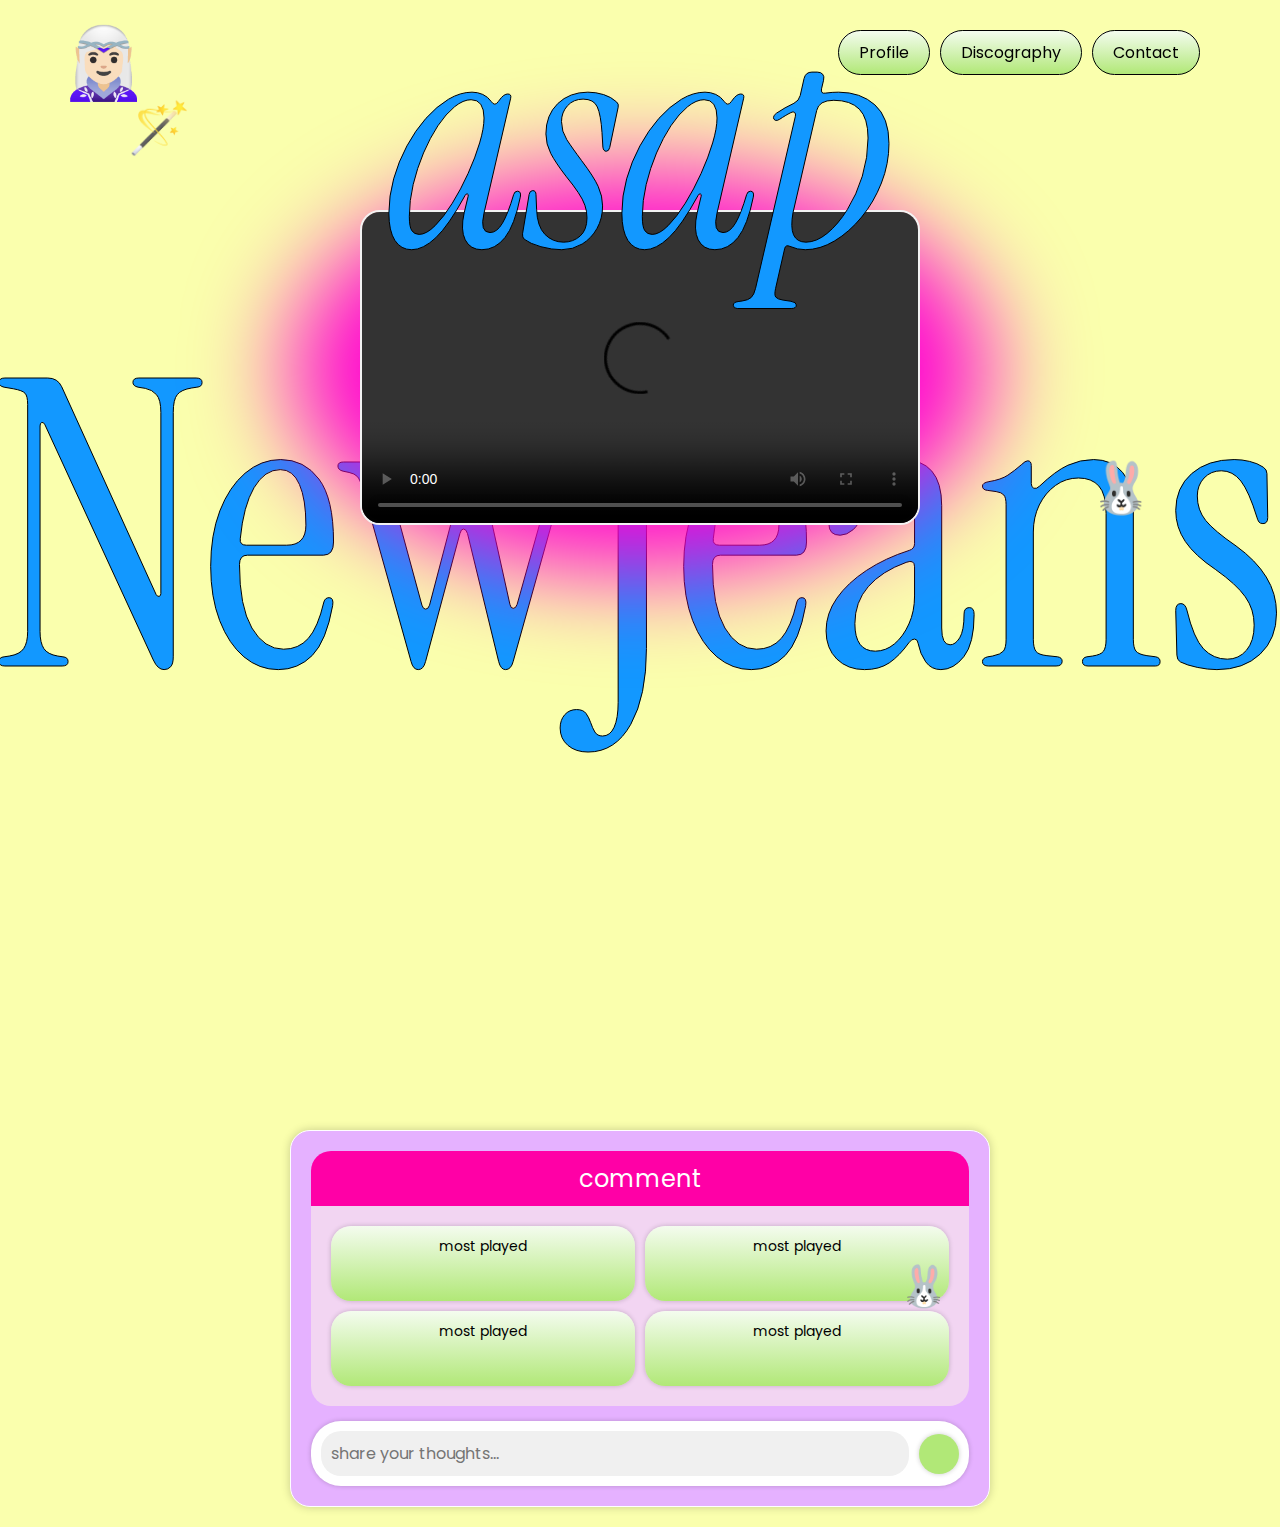
==== assignment2/index.html @ e4c055d8 "update 14:20" ====
<!DOCTYPE html>
<html lang="en">
  <head>
    <meta charset="UTF-8" />
    <meta name="viewport" content="width=device-width, initial-scale=1.0" />
    <title>Assignment 2</title>
    <link rel="preconnect" href="https://fonts.googleapis.com" />
    <link rel="preconnect" href="https://fonts.gstatic.com" crossorigin />
    <link
      href="https://fonts.googleapis.com/css2?family=Instrument+Serif:ital@0;1&family=Poppins:ital,wght@0,100;0,200;0,300;0,400;0,500;0,600;0,700;0,800;0,900;1,100;1,200;1,300;1,400;1,500;1,600;1,700;1,800;1,900&display=swap"
      rel="stylesheet"
    />
    <link rel="stylesheet" href="style.css" />
    <link rel="stylesheet" href="reset.css" />
    <script src="script.js" defer></script>
  </head>

  <body>
    <!-- Navigation Section -->

    <a href="#" class="home-icon">🧝🏻‍♀️</a>

    <nav>
      <ul>
        <!-- <li><a href="#" class="nav-button">Home</a></li> -->
        <li><a href="#" class="nav-button">Profile</a></li>
        <li><a href="#" class="nav-button">Discography</a></li>
        <li><a href="#" class="nav-button">Contact</a></li>
      </ul>
    </nav>

    <!-- Main Heading Section -->
    <main class="container">
      <!-- 'asap' Text -->
      <div class="asap-text">asap</div>

      <!-- Media Player Section -->
      <div class="media-player">
        <div class="video-wrapper">
          <video id="video" width="560" height="315" controls>
            <source
              src="NewJeans (뉴진스) 'ASAP' Official MV.mp4"
              type="video/mp4"
            />
            Your browser does not support the video tag.
          </video>
        </div>

        <!-- Subtitle Display Section -->
        <div class="subtitle-display"></div>

        <div class="video-control-section">
          <!-- Play-Pause Button -->
          <button class="play-pause-button">
            <img src="play-icon.png" alt="Play" class="control-icon" />
          </button>

          <!-- Volume Button -->
          <button class="volume-button">
            <img src="volume-icon.png" alt="Volume" class="control-icon" />
          </button>

          <!-- Video Duration Bar -->
          <div class="progress-bar-container">
            <span class="time start-time">0:00</span>
            <div class="progress-bar">
              <div class="progress"></div>
              <!-- Most played button initially hidden -->
              <div class="most-played-button">Most played</div>
            </div>
            <span class="time end-time">2:20</span>
          </div>

          <!-- Subtitle Button -->
          <button class="subtitle-button">
            <img src="subtitle-icon.png" alt="Subtitles" class="control-icon" />
          </button>

          <!-- Comment Button -->
          <button class="comment-button">
            <img src="comment-icon.png" alt="Comment" class="control-icon" />
          </button>
        </div>
      </div>

      <!-- 'NewJeans' Text -->
      <div class="newjeans-text">NewJeans</div>
    </main>

    <!-- Comment Section -->
    <div class="comment-container">
      <div class="comment-header">comment</div>
      <div class="comment-content">
        <div class="comment-box">most played</div>
        <div class="comment-box">most played</div>
        <div class="comment-box">most played</div>
        <div class="comment-box">most played</div>
        <div class="emoji-box">🐰</div>
      </div>

      <!-- Text input section -->
      <div class="comment-input">
        <input type="text" placeholder="share your thoughts..." />
        <button class="send-button"></button>
      </div>
    </div>

    <!-- Decorations (Emojis, wand, rabbit, etc) -->
    <div class="decoration wand">🪄</div>
    <div class="decoration rabbit">🐰</div>
  </body>
</html>
---- assignment2/style.css ----
/* General body settings */
body {
  margin: 0;
  padding: 0;
  font-family: "Poppins", system-ui;
  background: #faffad;
  display: flex;
  flex-direction: column;
  align-items: center;
  justify-content: center;
  overflow-x: hidden;
}

/* Navigation styling */
nav {
  margin-top: 40px;
  text-align: center;
  position: fixed;
  top: 0; /* Make sure it's at the top of the page */
  right: 70px; /* Align it to the right */
  width: 100%; /* Span across the page */
  z-index: 5; /* Ensure it's on top of other elements */
}

nav ul {
  list-style: none;
  display: flex;
  justify-content: flex-end;
  right: 70px;
}

nav ul li {
  margin-right: 10px;
}

.nav-button {
  text-decoration: none;
  color: #000000;
  background: linear-gradient(to bottom, #f4fcef, #b1e877);
  padding: 10px 20px;
  border-radius: 30px; /* Rounded corners */
  border: 1px solid black;
  /* box-shadow: 2px 2px 5px rgba(0, 0, 0, 0.3); Light shadow for 3D effect */
  transition: transform 0.2s ease, box-shadow 0.2s ease;
}

.home-icon {
  position: fixed;
  top: 10px;
  left: 60px;
  font-size: 70px; /* Adjust the size of the emoji */
  text-decoration: none; /* Remove underline */
  z-index: 5; /* Ensure it's on top of other elements */
}

/* Landing page */
/* Main Container for text and video */
.container {
  position: relative; /* Relative position to control absolute elements */
  display: flex;
  flex-direction: column;
  align-items: center;
  justify-content: center;
  height: 100%; /* Full container height */
  margin-top: 100px;
}

/* Styling for the 'asap' Text */
.asap-text {
  font-size: 300px;
  font-family: "Instrument Serif", system-ui;
  color: #1298ff;
  -webkit-text-stroke: 1px black; /* Black border around text */
  text-align: center;
  font-style: italic;
  position: absolute; /* Position it absolutely in the container */
  top: -150px; /* Adjust top value to arrange above the video */
  z-index: 2;
}

/* Video Wrapper with border and overflow hidden */
.video-wrapper {
  margin-top: 110px;
  position: relative;
  width: 560px;
  height: 315px;
  border-radius: 20px;
  border: 2px solid #f3f3f3;
  overflow: hidden; /* This ensures the video stays inside the border */
  z-index: 1;
  transition: transform 0.3s ease-out; /* Smooth scrolling and scaling effect */
}

/* Video Control Section */
.video-control-section {
  display: flex;
  align-items: center;
  justify-content: space-between;
  width: 100%;
  margin-top: 15px;
  padding: 10px;
  background-color: rgba(255, 255, 255, 0.8); /* Transparent background */
  border-radius: 10px;
  opacity: 0; /* Initially hidden */
  transition: opacity 1s ease-in-out;
}

/* Control buttons */
.video-control-section button {
  background: none;
  border: none;
  cursor: pointer;
  padding: 0;
  display: flex;
  align-items: center;
  justify-content: center;
  margin: 0 5px;
}

.control-icon {
  width: 30px;
  height: 30px;
}

/* Progress bar styling */
.progress-bar-container {
  display: flex;
  align-items: center;
  justify-content: space-between;
  flex-grow: 1;
  margin: 0 10px;
  width: 100%;
  cursor: pointer; /* Add this to make the progress bar clickable */
  position: relative;
  z-index: 1; /* Progress bar itself needs to have a lower z-index */
  transition: transform 0.3s ease-in-out;
}

.progress-bar {
  width: 100%;
  height: 10px;
  background-color: #ddd;
  border-radius: 5px;
  overflow: visible;
  /* position: relative; */
  margin: 0 10px;
  border: 1px solid black;
  transition: transform 0.5s ease;
}

.progress-bar .progress {
  width: 0%; /* Placeholder percentage for progress */
  height: 100%;
  background-color: #1298ff;
  border-radius: 5px;
  overflow: hidden;
  transition: width 0.5s ease-in-out;
  /* border: 1px solid black; */
}

/* Time display */
.time {
  font-size: 14px;
  color: #000;
}

/* Most played button styling */
.most-played-button {
  position: absolute;
  top: 40px; /* Position it below the progress bar */
  left: 0;
  background: linear-gradient(
    to bottom,
    #f4fcef,
    #b1e877
  ); /* Similar gradient to nav buttons */
  padding: 6px 8px;
  border-radius: 30px; /* Rounded corners */
  border: 1px solid black;
  font-size: 14px;
  color: black;
  white-space: nowrap;
  display: none; /* Initially hidden */
  z-index: 100;
}

/* Show the 'Most played' button on hover within the first 7 seconds */
.progress-bar-container:hover .most-played-button {
  display: block;
}

/* Play-Pause button styling */
.play-pause-button img {
  width: 30px;
  height: 30px;
}

/* Volume button styling */
.volume-button img {
  width: 30px;
  height: 30px;
}

/* Subtitle button styling */
.subtitle-button img {
  width: 30px;
  height: 30px;
}

/* Comment button styling */
.comment-button img {
  width: 30px;
  height: 30px;
}

/* Elliptical Blur Shadow behind the video */
/* .media-player {
  position: relative;
  width: 560px; /* Same width as the video */
/* height: 315px; Same height as the video */
/* z-index: 1; Keep behind the video */
/* } */

/* .media-player::before {
  margin-top: 65px;
  content: "";
  position: absolute;
  top: 0;
  left: 50%;
  transform: translateX(-50%); /* Center the blur exactly behind the video */
/* width: 700px; /* Width of the ellipse */
/* height: 400px; Height of the ellipse */
/* background: #ff00d0; */
/* border-radius: 50%; */
/* filter: blur(50px); */
/* transition: transform 0.3s ease-out; Apply smooth scrolling and scaling effect */
*/
  /* z-index: 1; Keep the blur behind everything */
/* }  */

/* Media Player (includes both video and blurred ellipse) */
.media-player {
  /* margin-top: 110px; */
  position: relative;
  width: 560px;
  height: 315px;
  border-radius: 20px;
  border: 2px solid #f3f3f3;
  overflow: hidden; /* This ensures the video stays inside the border */
  transition: transform 0.3s ease-out; /* Smooth scrolling and scaling effect */
  z-index: 1;
  transform: translateY(0); /* Start translate at 0 to avoid jumps */
}

/* Elliptical Blur Shadow behind the video */
.media-player::before {
  content: "";
  position: absolute;
  top: 70px;
  left: 50%;
  transform: translateX(-50%); /* Center the blur exactly behind the video */
  width: 700px; /* Width of the ellipse */
  height: 400px; /* Height of the ellipse */
  background: #ff00d0;
  border-radius: 50%;
  filter: blur(50px);
  transition: transform 0.3s ease-out; /* Apply smooth scrolling and scaling effect */
}

/* Styling for the 'NewJeans' Text */
.newjeans-text {
  font-size: 400px;
  font-family: "Instrument Serif", system-ui;
  font-style: normal;
  color: #1298ff;
  -webkit-text-stroke: 1px black; /* Black border around text */
  text-align: center;
  z-index: -1;
  transform: translateY(
    -320px
  ); /* Adjust this value to move it closer to the video */
  transition: transform 0.3s ease-out; /* Smooth scrolling */
}

/* Styling for the subtitle display */
.subtitle-display {
  display: none;
  position: absolute;
  top: calc(
    100% - 38px
  ); /* Adjust this to better align between video and controls */
  left: 50%;
  transform: translate(
    -50%,
    -50%
  ); /* Adjust this to center vertically between video and controls */
  background: linear-gradient(to bottom, #f4fcef, #b1e877);
  padding: 6px 8px;
  border-radius: 30px;
  border: 1px solid black;
  font-size: 14px;
  color: black;
  white-space: nowrap;
  z-index: 10;
  text-align: center;
  /* opacity: 0; */
  transition: opacity 0.5s ease, transform 0.3s ease; /* Added transform to handle smooth position changes */
}

.video-controls button {
  width: 56px;
  height: 40px;
  /* background-color: #d5cea3; */
  border: none;
  padding: 0;
  cursor: pointer;
  display: flex;
  justify-content: center;
  align-items: center;
  overflow: hidden;
  /* border-radius: 5px; */
}

/* Comment Container */
.comment-container {
  width: 700px; /* Adjust based on the container size */
  background: #e5b1ff;
  border-radius: 20px;
  padding: 20px;
  margin: 20px auto;
  box-shadow: 0 0 10px rgba(0, 0, 0, 0.2);
  border: 1px solid white;
}

/* Header Section */
.comment-header {
  background: #ff00a6;
  color: white;
  font-size: 24px;
  text-align: center;
  padding: 10px;
  border-top-left-radius: 20px;
  border-top-right-radius: 20px;
  font-family: "Poppins", sans-serif;
}

/* Comment Content Section */
.comment-content {
  background: #f2d5f2;
  padding: 20px;
  border-radius: 0 0 20px 20px;
  position: relative;
  min-height: 200px; /* Adjust based on content */
  display: flex;
  flex-wrap: wrap;
  gap: 10px;
}

/* Comment Boxes */
.comment-box {
  background: linear-gradient(to bottom, #f4fcef, #b1e877);
  border-radius: 20px;
  padding: 10px 15px;
  font-size: 14px;
  font-family: "Poppins", sans-serif;
  color: black;
  box-shadow: 0 0 5px rgba(0, 0, 0, 0.2);
  flex: 1 1 40%; /* Adjust this to fit comment boxes on two lines */
  text-align: center;
}

/* Emoji Box */
.emoji-box {
  font-size: 40px;
  position: absolute;
  top: 50px;
  right: 20px;
  display: flex;
  align-items: center;
  justify-content: center;
}

/* Input Section */
.comment-input {
  margin-top: 15px;
  display: flex;
  align-items: center;
  justify-content: space-between;
  background: #fff;
  padding: 10px;
  border-radius: 30px;
  box-shadow: 0 0 5px rgba(0, 0, 0, 0.2);
}

/* Input Box */
.comment-input input[type="text"] {
  flex: 1;
  border: none;
  outline: none;
  padding: 10px;
  font-size: 16px;
  font-family: "Poppins", sans-serif;
  border-radius: 20px;
  margin-right: 10px;
  background-color: #f0f0f0;
}

/* Send Button */
.send-button {
  width: 40px;
  height: 40px;
  background-color: #b1e877;
  border-radius: 50%;
  border: none;
  box-shadow: 0 0 5px rgba(0, 0, 0, 0.2);
  cursor: pointer;
}

/* Small Decorations (Emojis, wand, etc) */
.decoration {
  position: absolute;
}

/* Wand emoji decoration */
.decoration.wand {
  top: 10%;
  left: 10%;
  font-size: 50px;
}

/* Rabbit emoji decoration */
.decoration.rabbit {
  top: 50%;
  right: 10%;
  font-size: 50px;
}
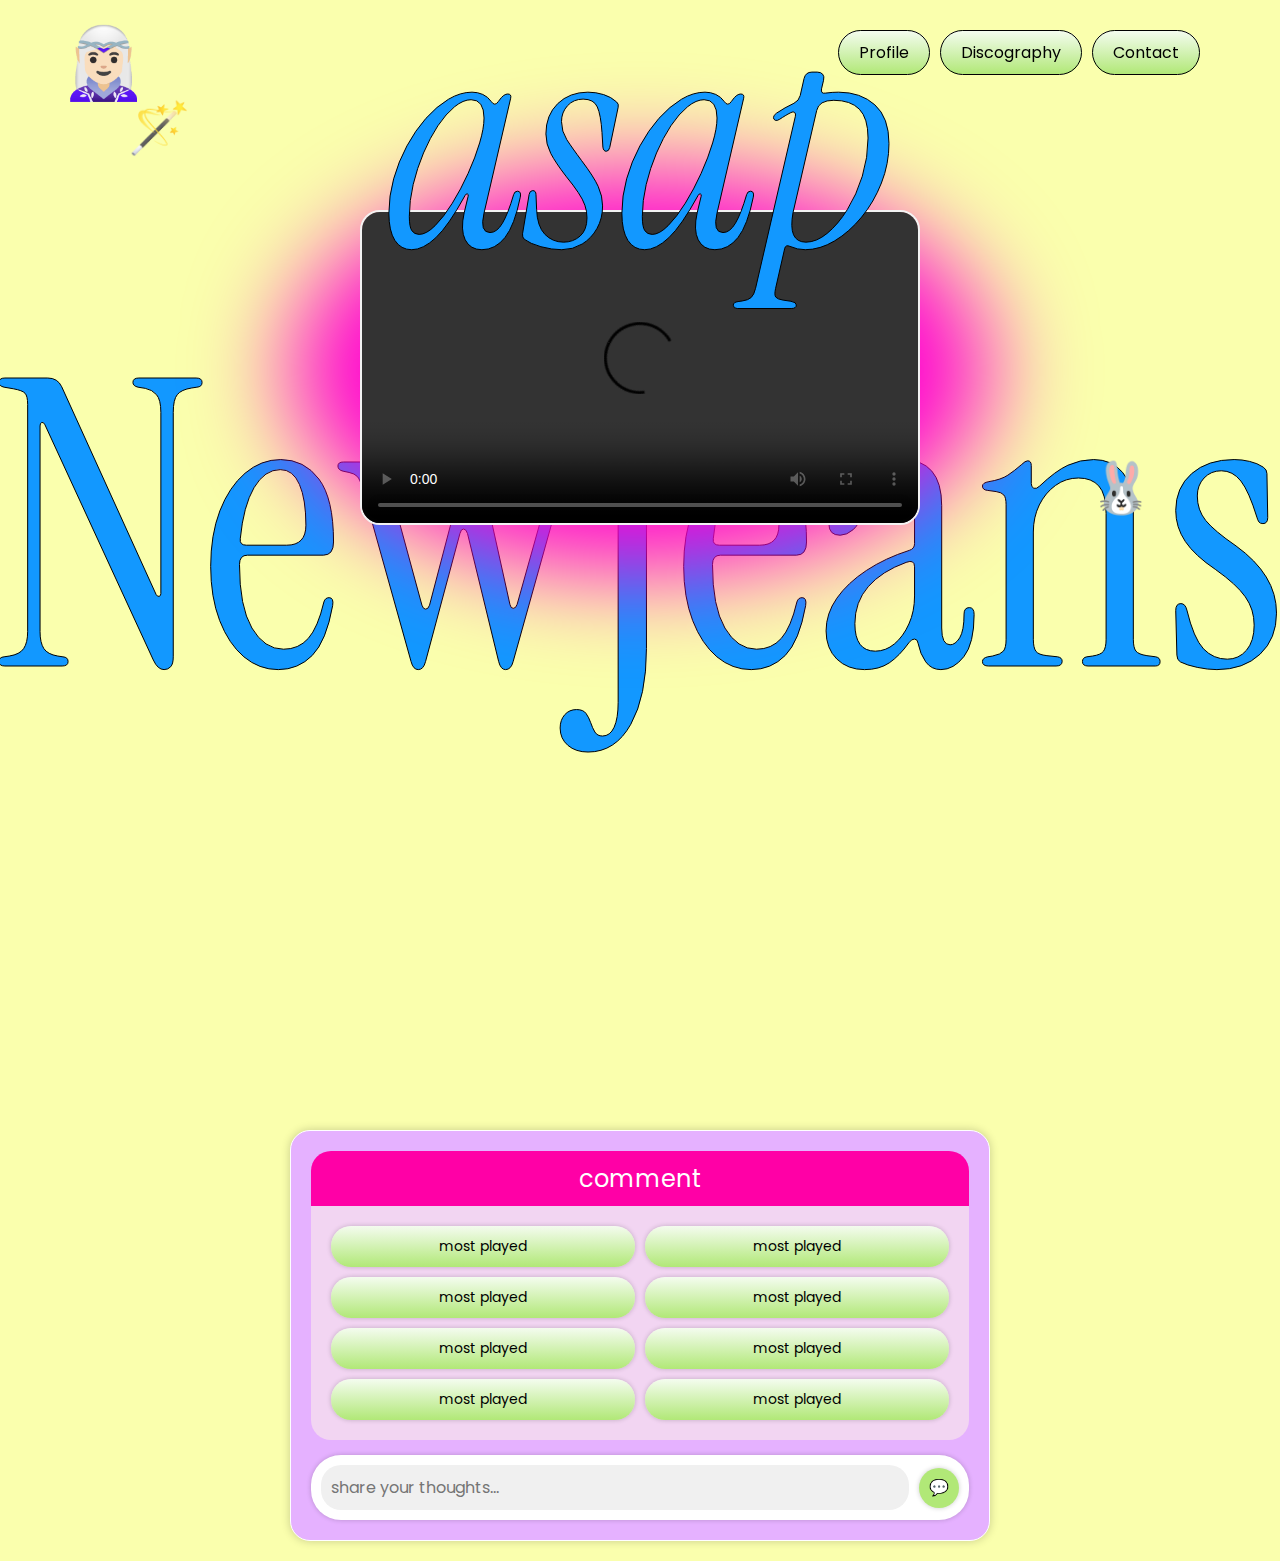
==== commit 3cfd0baa: "update 14:27" ====
--- a/assignment2/index.html
+++ b/assignment2/index.html
@@ -95,13 +95,17 @@
         <div class="comment-box">most played</div>
         <div class="comment-box">most played</div>
         <div class="comment-box">most played</div>
-        <div class="emoji-box">🐰</div>
+        <div class="comment-box">most played</div>
+        <div class="comment-box">most played</div>
+        <div class="comment-box">most played</div>
+        <div class="comment-box">most played</div>
+        <!-- Add more comment-boxes as needed -->
       </div>
 
-      <!-- Text input section -->
+      <!-- Input section for new comments -->
       <div class="comment-input">
         <input type="text" placeholder="share your thoughts..." />
-        <button class="send-button"></button>
+        <button class="send-button">💬</button>
       </div>
     </div>
 
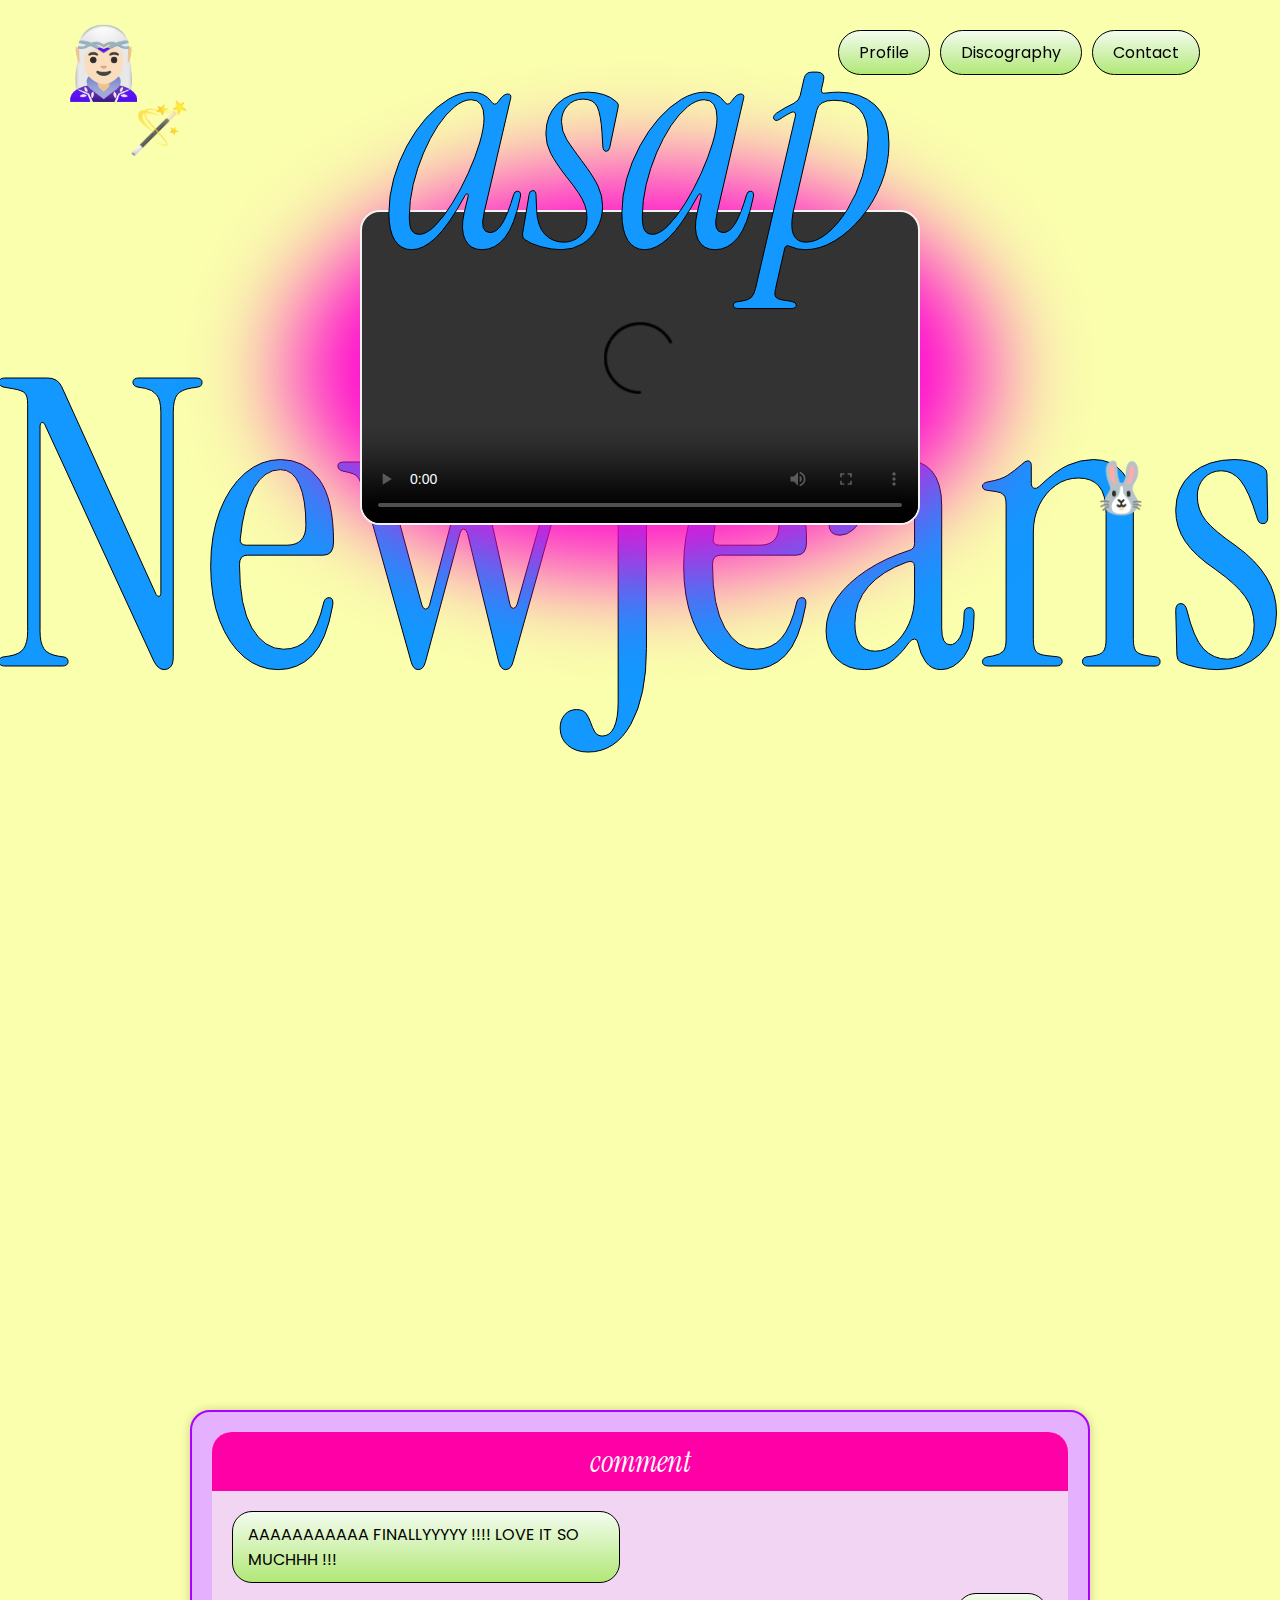
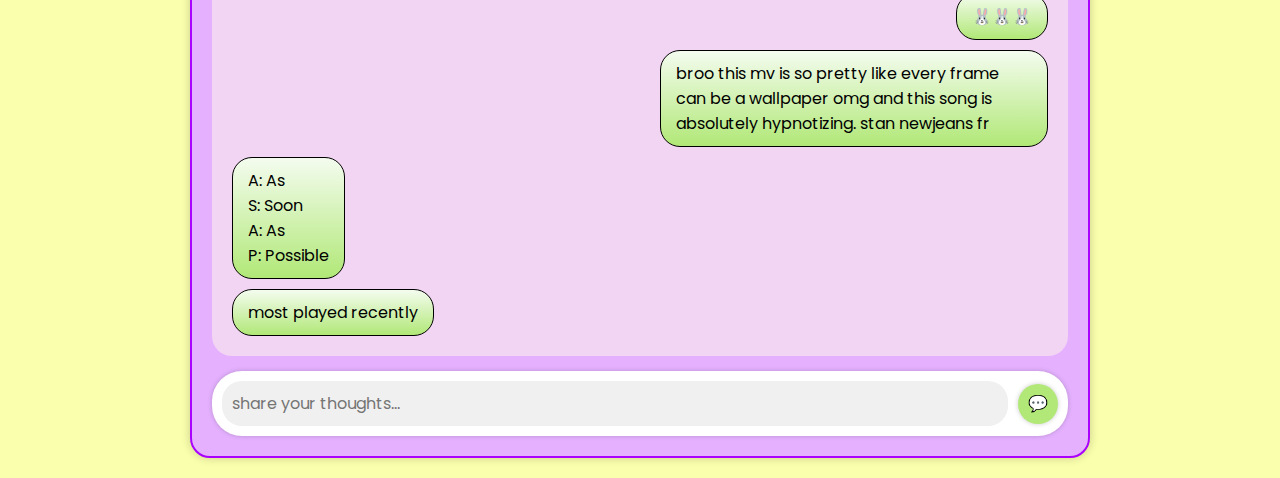
==== commit a6c03eec: "update 14:28" ====
--- a/assignment2/index.html
+++ b/assignment2/index.html
@@ -91,14 +91,22 @@
     <div class="comment-container">
       <div class="comment-header">comment</div>
       <div class="comment-content">
-        <div class="comment-box">most played</div>
-        <div class="comment-box">most played</div>
-        <div class="comment-box">most played</div>
-        <div class="comment-box">most played</div>
-        <div class="comment-box">most played</div>
-        <div class="comment-box">most played</div>
-        <div class="comment-box">most played</div>
-        <div class="comment-box">most played</div>
+        <div class="comment-box">
+          AAAAAAAAAAA FINALLYYYYY !!!! LOVE IT SO MUCHHH !!!
+        </div>
+        <div class="comment-box">🐰🐰🐰</div>
+        <div class="comment-box">
+          broo this mv is so pretty like every frame can be a wallpaper omg and
+          this song is absolutely hypnotizing. stan newjeans fr
+        </div>
+        <div class="comment-box">
+          A: As <br />
+          S: Soon<br />
+          A: As<br />
+          P: Possible
+        </div>
+        <div class="comment-box">most played recently</div>
+
         <!-- Add more comment-boxes as needed -->
       </div>
 
--- a/assignment2/style.css
+++ b/assignment2/style.css
@@ -323,61 +323,83 @@
 
 /* Comment Container */
 .comment-container {
-  width: 700px; /* Adjust based on the container size */
+  width: 900px;
   background: #e5b1ff;
   border-radius: 20px;
   padding: 20px;
   margin: 20px auto;
+  margin-top: 300px;
   box-shadow: 0 0 10px rgba(0, 0, 0, 0.2);
-  border: 1px solid white;
+  position: relative;
+  border: 2px solid #aa00ff;
 }
 
 /* Header Section */
 .comment-header {
   background: #ff00a6;
   color: white;
-  font-size: 24px;
+  font-size: 30px;
   text-align: center;
   padding: 10px;
   border-top-left-radius: 20px;
   border-top-right-radius: 20px;
-  font-family: "Poppins", sans-serif;
-}
-
-/* Comment Content Section */
+  font-family: "Instrument Serif", system-ui;
+  font-style: italic;
+}
+
+/* Comment Content Section with grid layout */
 .comment-content {
   background: #f2d5f2;
   padding: 20px;
   border-radius: 0 0 20px 20px;
-  position: relative;
-  min-height: 200px; /* Adjust based on content */
-  display: flex;
-  flex-wrap: wrap;
-  gap: 10px;
-}
-
-/* Comment Boxes */
+  display: grid;
+  grid-template-columns: repeat(2, 1fr); /* 2 columns */
+  grid-template-rows: repeat(5, auto); /* 5 rows */
+  gap: 10px 40px; /* Space between the items */
+}
+
+/* Comment Boxes inside the grid with specific placement */
 .comment-box {
   background: linear-gradient(to bottom, #f4fcef, #b1e877);
   border-radius: 20px;
   padding: 10px 15px;
-  font-size: 14px;
-  font-family: "Poppins", sans-serif;
   color: black;
-  box-shadow: 0 0 5px rgba(0, 0, 0, 0.2);
-  flex: 1 1 40%; /* Adjust this to fit comment boxes on two lines */
-  text-align: center;
-}
-
-/* Emoji Box */
-.emoji-box {
-  font-size: 40px;
-  position: absolute;
-  top: 50px;
-  right: 20px;
-  display: flex;
-  align-items: center;
-  justify-content: center;
+  /* box-shadow: 0 0 5px rgba(0, 0, 0, 0.2); */
+  text-align: left;
+  border: 1px solid black;
+}
+
+/* Specific position for each comment box */
+.comment-box:nth-child(1) {
+  grid-row: 1;
+  grid-column: 1;
+  width: fit-content;
+}
+
+.comment-box:nth-child(2) {
+  grid-row: 2;
+  grid-column: 2;
+  width: fit-content;
+  justify-self: end; /* Aligns the box to the right */
+}
+
+.comment-box:nth-child(3) {
+  grid-row: 3;
+  grid-column: 2;
+  width: fit-content;
+  justify-self: end; /* Aligns the box to the right */
+}
+
+.comment-box:nth-child(4) {
+  grid-row: 4;
+  grid-column: 1;
+  width: fit-content;
+}
+
+.comment-box:nth-child(5) {
+  grid-row: 5;
+  grid-column: 1;
+  width: fit-content;
 }
 
 /* Input Section */
@@ -398,11 +420,10 @@
   border: none;
   outline: none;
   padding: 10px;
-  font-size: 16px;
-  font-family: "Poppins", sans-serif;
   border-radius: 20px;
   margin-right: 10px;
   background-color: #f0f0f0;
+  color: black;
 }
 
 /* Send Button */
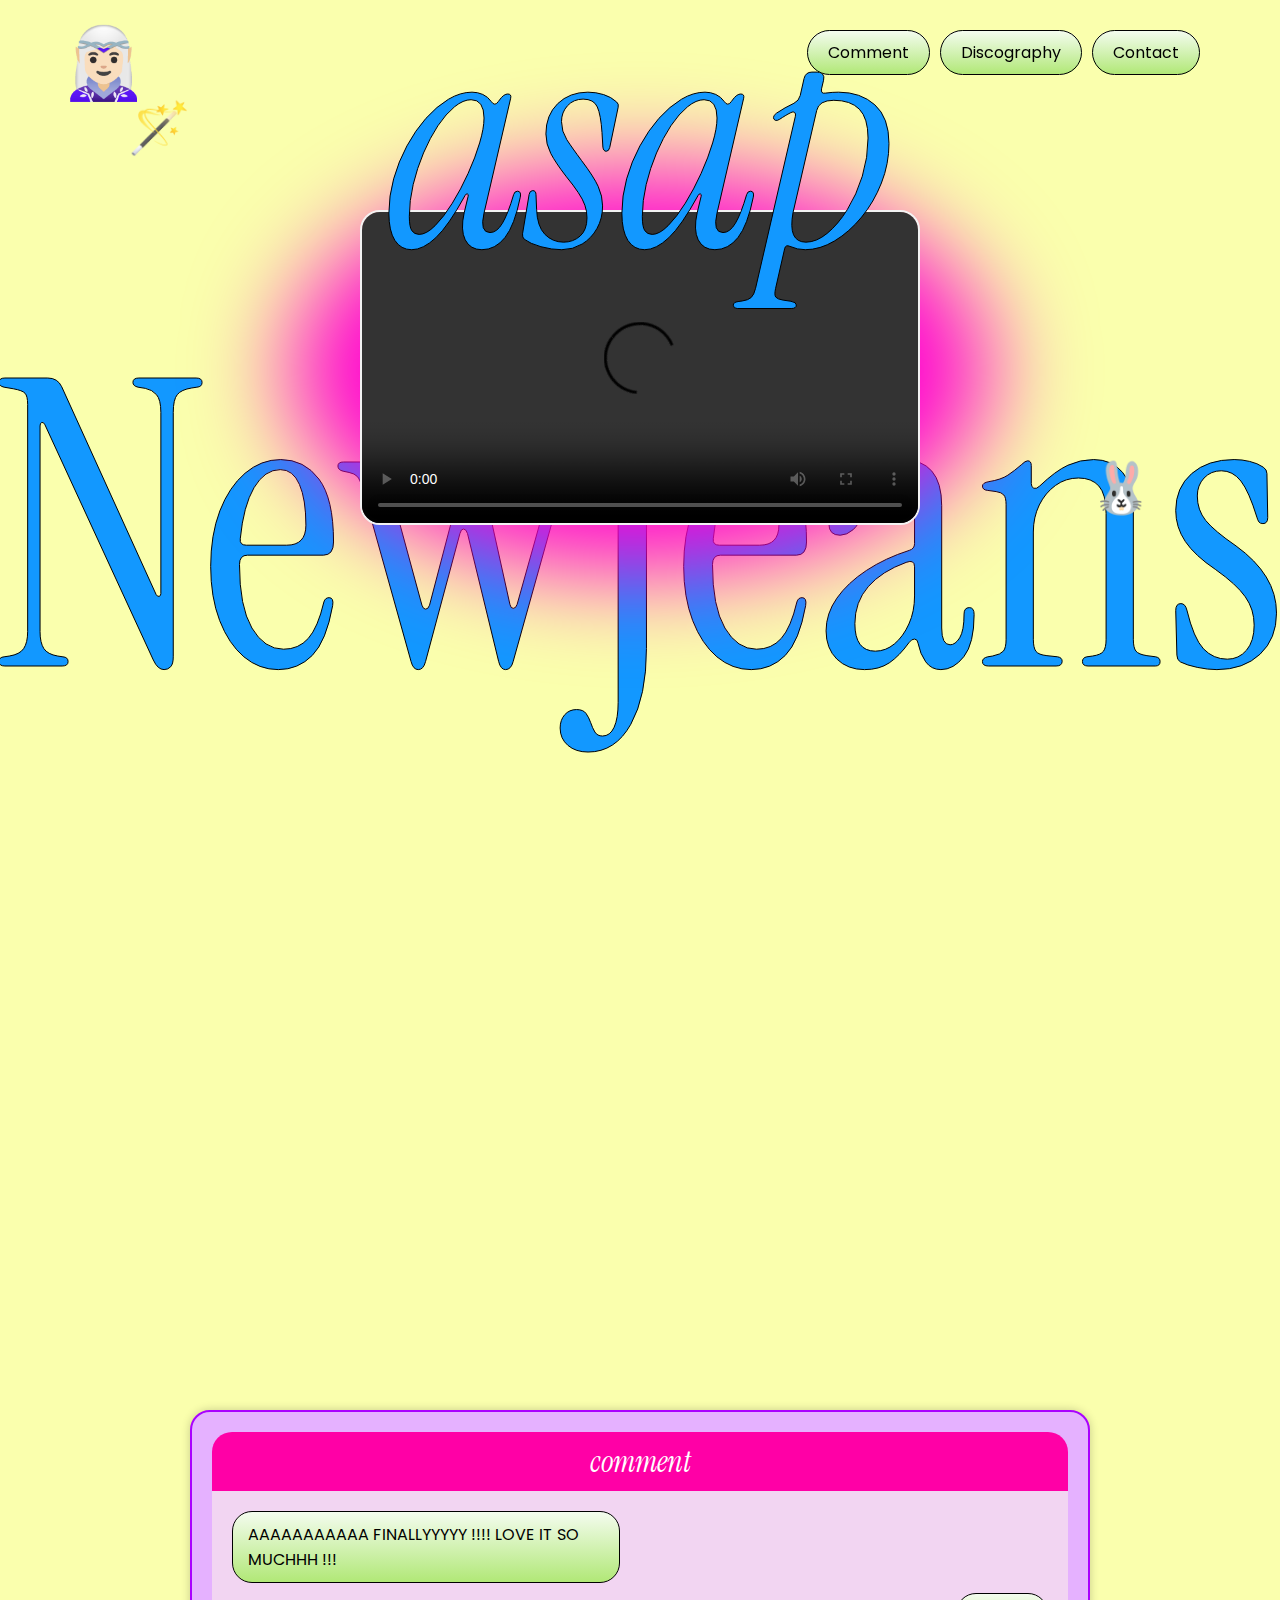
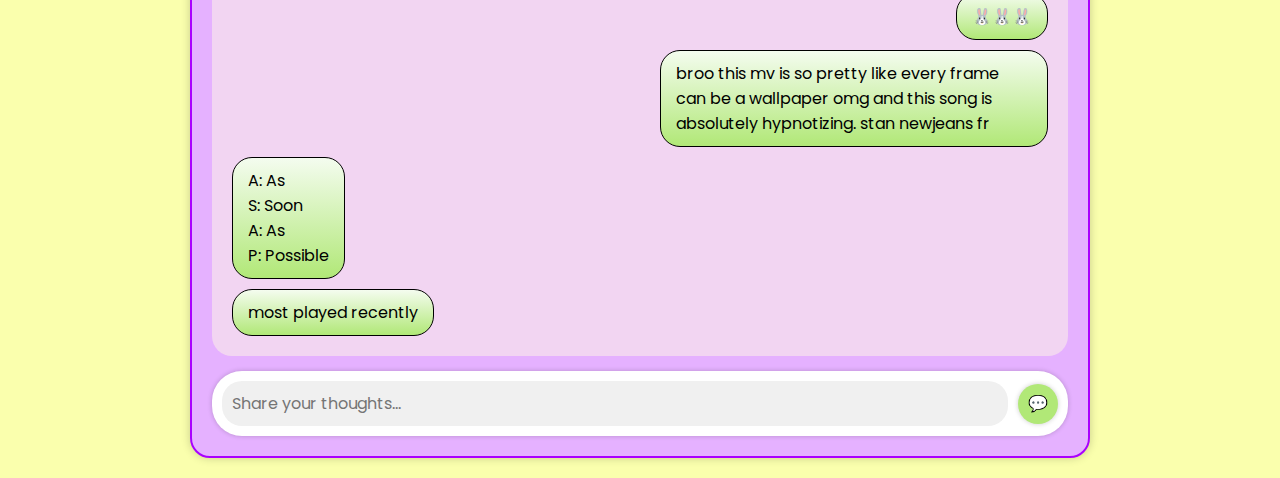
==== commit e0a8a34e: "update 15:22" ====
--- a/assignment2/index.html
+++ b/assignment2/index.html
@@ -23,7 +23,9 @@
     <nav>
       <ul>
         <!-- <li><a href="#" class="nav-button">Home</a></li> -->
-        <li><a href="#" class="nav-button">Profile</a></li>
+        <li>
+          <a href="#" id="comment-nav-button" class="nav-button">Comment</a>
+        </li>
         <li><a href="#" class="nav-button">Discography</a></li>
         <li><a href="#" class="nav-button">Contact</a></li>
       </ul>
@@ -87,33 +89,37 @@
       <div class="newjeans-text">NewJeans</div>
     </main>
 
-    <!-- Comment Section -->
-    <div class="comment-container">
-      <div class="comment-header">comment</div>
-      <div class="comment-content">
-        <div class="comment-box">
-          AAAAAAAAAAA FINALLYYYYY !!!! LOVE IT SO MUCHHH !!!
+    <div id="comment-section">
+      <!-- Comment Section -->
+      <div class="comment-container">
+        <div class="comment-header">comment</div>
+        <div class="comment-content">
+          <div class="comment-box">
+            AAAAAAAAAAA FINALLYYYYY !!!! LOVE IT SO MUCHHH !!!
+          </div>
+          <div class="comment-box">🐰🐰🐰</div>
+          <div class="comment-box">
+            broo this mv is so pretty like every frame can be a wallpaper omg
+            and this song is absolutely hypnotizing. stan newjeans fr
+          </div>
+          <div class="comment-box">
+            A: As <br />
+            S: Soon<br />
+            A: As<br />
+            P: Possible
+          </div>
+          <div class="comment-box">most played recently</div>
         </div>
-        <div class="comment-box">🐰🐰🐰</div>
-        <div class="comment-box">
-          broo this mv is so pretty like every frame can be a wallpaper omg and
-          this song is absolutely hypnotizing. stan newjeans fr
+
+        <!-- Input section for new comments -->
+        <div class="comment-input">
+          <input
+            type="text"
+            id="comment-input"
+            placeholder="Share your thoughts..."
+          />
+          <button class="send-button">💬</button>
         </div>
-        <div class="comment-box">
-          A: As <br />
-          S: Soon<br />
-          A: As<br />
-          P: Possible
-        </div>
-        <div class="comment-box">most played recently</div>
-
-        <!-- Add more comment-boxes as needed -->
-      </div>
-
-      <!-- Input section for new comments -->
-      <div class="comment-input">
-        <input type="text" placeholder="share your thoughts..." />
-        <button class="send-button">💬</button>
       </div>
     </div>
 
--- a/assignment2/style.css
+++ b/assignment2/style.css
@@ -423,7 +423,9 @@
   border-radius: 20px;
   margin-right: 10px;
   background-color: #f0f0f0;
-  color: black;
+  color: #ff00a6;
+  font-family: "Poppins", system-ui;
+  font-style: bold;
 }
 
 /* Send Button */
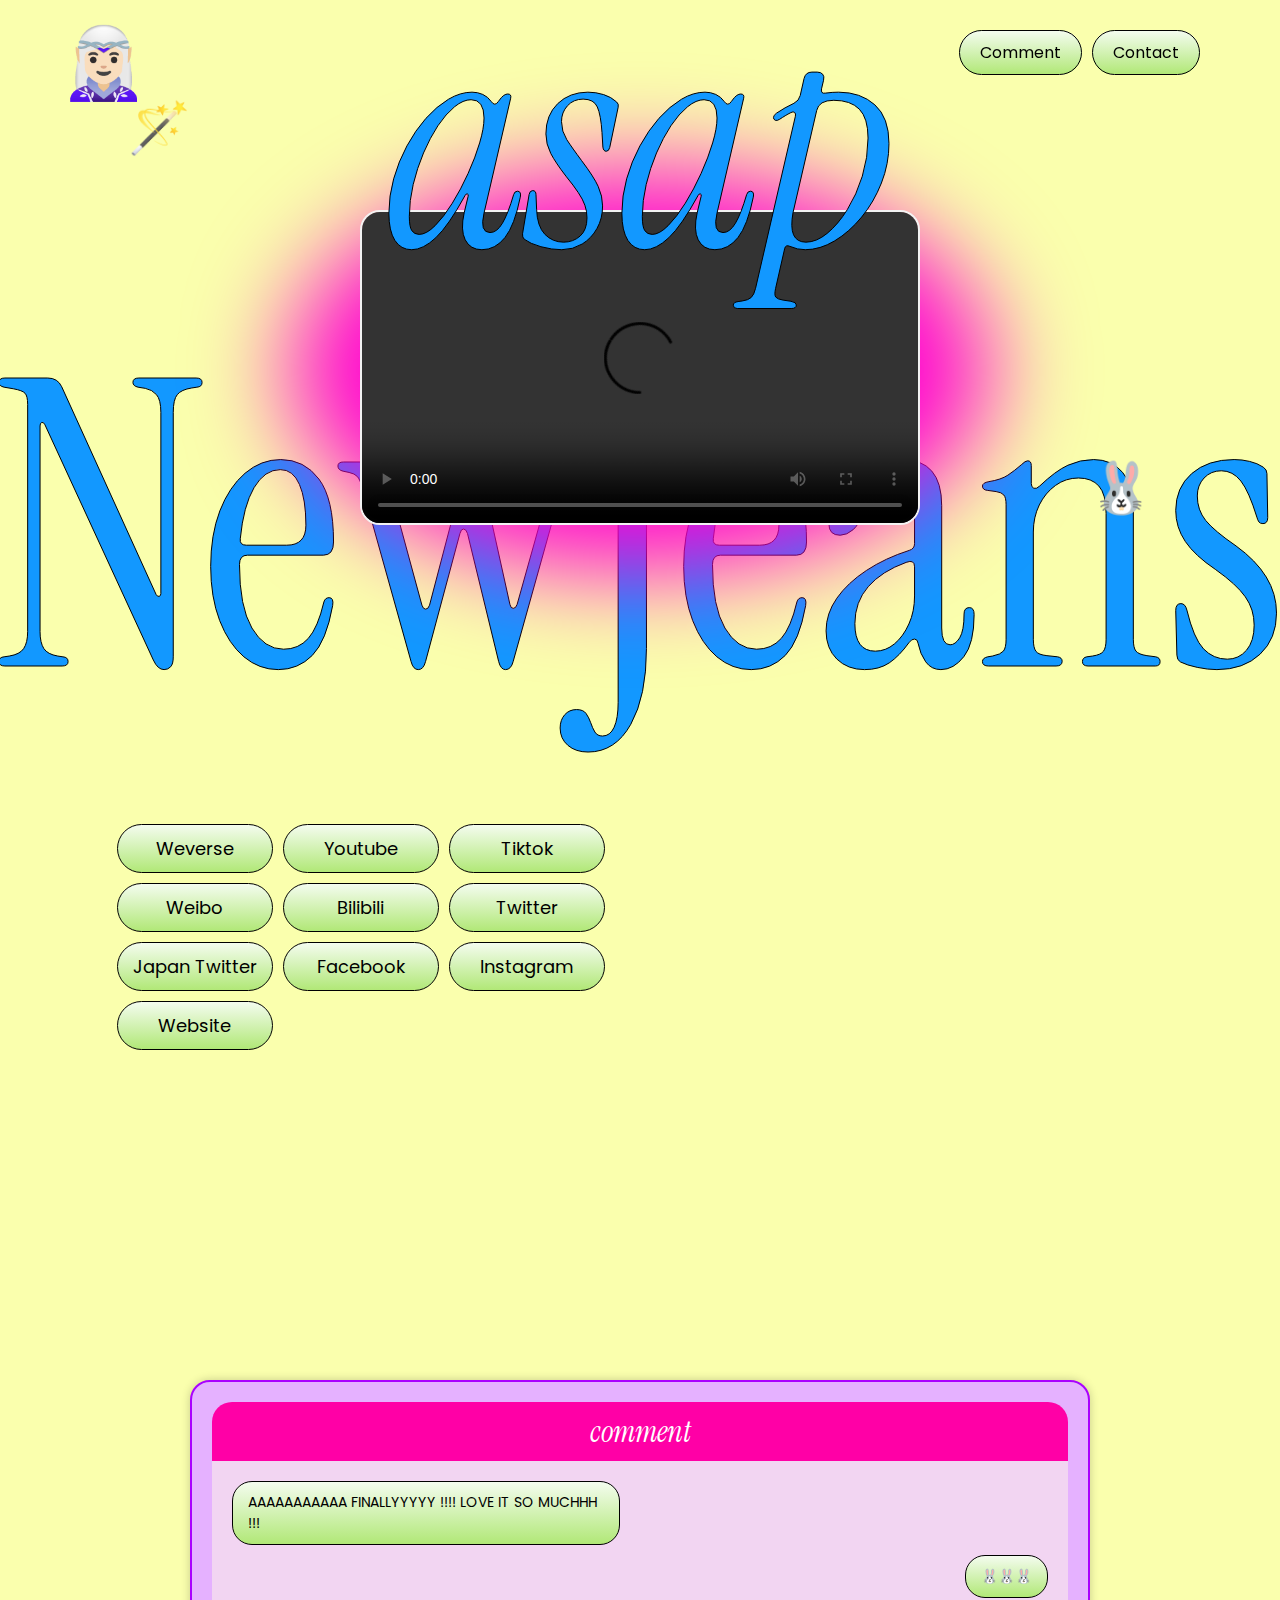
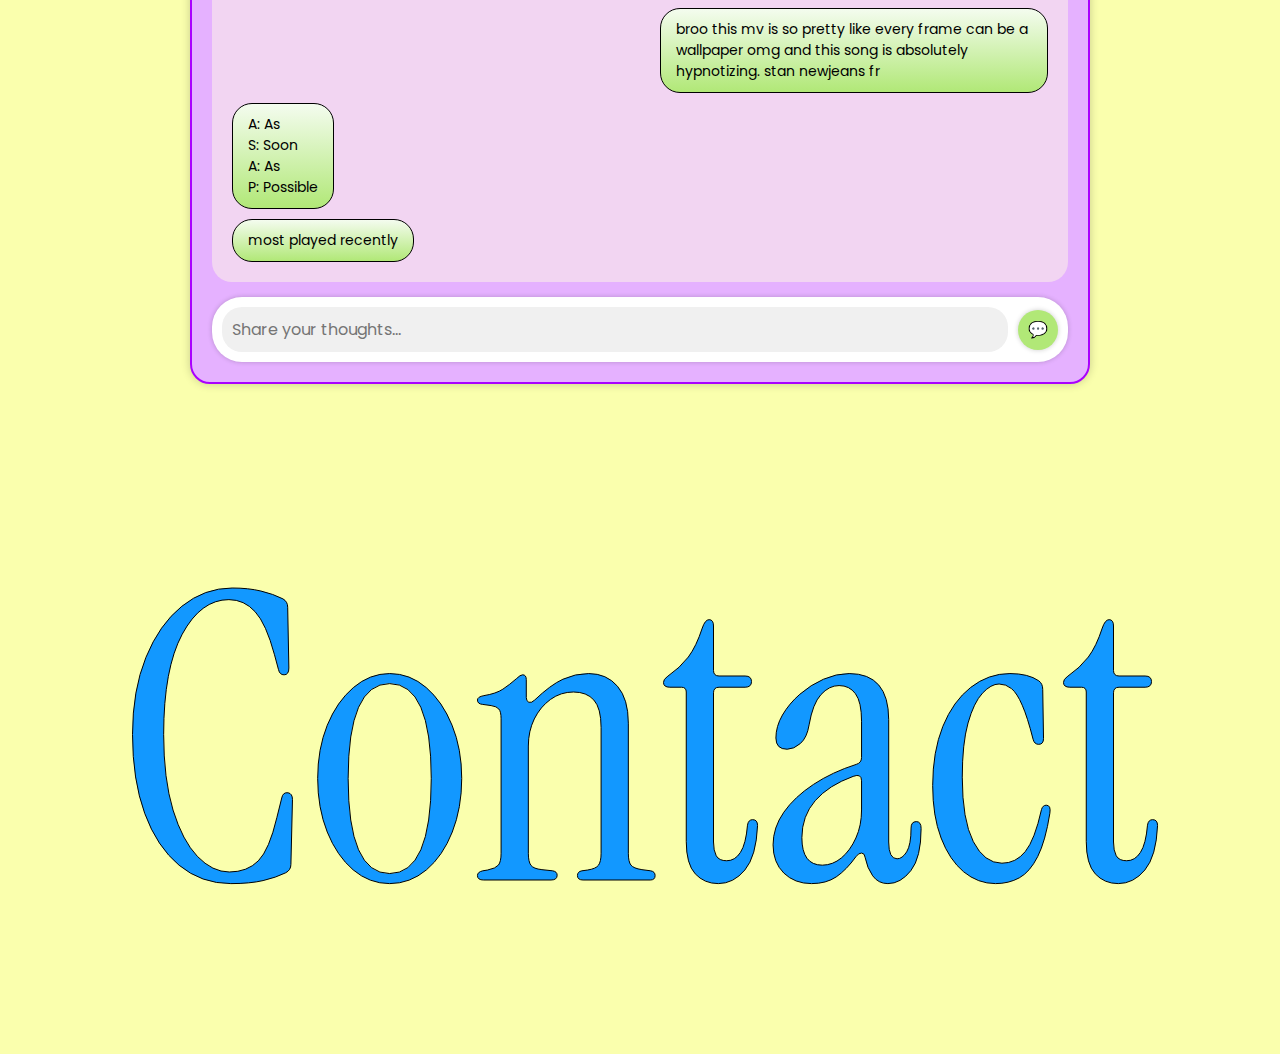
==== commit 41d41f9e: "update 15:36" ====
--- a/assignment2/index.html
+++ b/assignment2/index.html
@@ -26,8 +26,9 @@
         <li>
           <a href="#" id="comment-nav-button" class="nav-button">Comment</a>
         </li>
-        <li><a href="#" class="nav-button">Discography</a></li>
-        <li><a href="#" class="nav-button">Contact</a></li>
+        <li>
+          <a href="#" id="contact-nav-button" class="nav-button">Contact</a>
+        </li>
       </ul>
     </nav>
 
@@ -123,6 +124,57 @@
       </div>
     </div>
 
+    <section class="contact-section">
+      <!-- Main heading "Contact" -->
+      <h1 class="contact-heading">Contact</h1>
+
+      <!-- Social Buttons -->
+      <div class="social-buttons">
+        <a href="https://weverse.io/" target="_blank" class="social-button"
+          >Weverse</a
+        >
+        <a href="https://www.youtube.com/" target="_blank" class="social-button"
+          >Youtube</a
+        >
+        <a href="https://www.tiktok.com/" target="_blank" class="social-button"
+          >Tiktok</a
+        >
+        <a href="https://www.weibo.com/" target="_blank" class="social-button"
+          >Weibo</a
+        >
+        <a
+          href="https://www.bilibili.com/"
+          target="_blank"
+          class="social-button"
+          >Bilibili</a
+        >
+        <a href="https://twitter.com/" target="_blank" class="social-button"
+          >Twitter</a
+        >
+        <a
+          href="https://www.twitter.com/?lang=ja"
+          target="_blank"
+          class="social-button"
+          >Japan Twitter</a
+        >
+        <a
+          href="https://www.facebook.com/"
+          target="_blank"
+          class="social-button"
+          >Facebook</a
+        >
+        <a
+          href="https://www.instagram.com/"
+          target="_blank"
+          class="social-button"
+          >Instagram</a
+        >
+        <a href="https://www.example.com/" target="_blank" class="social-button"
+          >Website</a
+        >
+      </div>
+    </section>
+
     <!-- Decorations (Emojis, wand, rabbit, etc) -->
     <div class="decoration wand">🪄</div>
     <div class="decoration rabbit">🐰</div>
--- a/assignment2/style.css
+++ b/assignment2/style.css
@@ -42,6 +42,11 @@
   border: 1px solid black;
   /* box-shadow: 2px 2px 5px rgba(0, 0, 0, 0.3); Light shadow for 3D effect */
   transition: transform 0.2s ease, box-shadow 0.2s ease;
+}
+.nav-button:hover {
+  transform: scale(1.1);
+  background: #ff00d0;
+  color: white;
 }
 
 .home-icon {
@@ -280,6 +285,7 @@
     -320px
   ); /* Adjust this value to move it closer to the video */
   transition: transform 0.3s ease-out; /* Smooth scrolling */
+  margin-bottom: 200px;
 }
 
 /* Styling for the subtitle display */
@@ -327,8 +333,9 @@
   background: #e5b1ff;
   border-radius: 20px;
   padding: 20px;
-  margin: 20px auto;
-  margin-top: 300px;
+  /* margin: 20px auto; */
+  margin-top: 70px;
+  margin-bottom: 100px;
   box-shadow: 0 0 10px rgba(0, 0, 0, 0.2);
   position: relative;
   border: 2px solid #aa00ff;
@@ -353,6 +360,7 @@
   padding: 20px;
   border-radius: 0 0 20px 20px;
   display: grid;
+  font-size: 14px;
   grid-template-columns: repeat(2, 1fr); /* 2 columns */
   grid-template-rows: repeat(5, auto); /* 5 rows */
   gap: 10px 40px; /* Space between the items */
@@ -400,6 +408,27 @@
   grid-row: 5;
   grid-column: 1;
   width: fit-content;
+}
+
+/* Shake animation for the comment-input box */
+@keyframes shake {
+  0%,
+  100% {
+    transform: translateX(0);
+  }
+  25% {
+    transform: translateX(-5px);
+  }
+  50% {
+    transform: translateX(5px);
+  }
+  75% {
+    transform: translateX(-5px);
+  }
+}
+
+.shake {
+  animation: shake 0.5s; /* Shake for 0.5 seconds */
 }
 
 /* Input Section */
@@ -424,8 +453,6 @@
   margin-right: 10px;
   background-color: #f0f0f0;
   color: #ff00a6;
-  font-family: "Poppins", system-ui;
-  font-style: bold;
 }
 
 /* Send Button */
@@ -439,6 +466,46 @@
   cursor: pointer;
 }
 
+/* Contact heading styling */
+.contact-heading {
+  font-size: 400px;
+  font-family: "Instrument Serif", serif;
+  color: #1298ff;
+  position: relative;
+  margin-bottom: 50px;
+  -webkit-text-stroke: 1px black;
+}
+
+/* Social buttons styling */
+.social-buttons {
+  display: grid;
+  grid-template-columns: repeat(3, 1fr); /* Adjust to fit more buttons */
+  grid-gap: 10px;
+  position: absolute;
+  bottom: -150px;
+  width: 100%;
+  justify-content: center;
+  text-align: center;
+  width: fit-content;
+}
+
+.social-button {
+  padding: 10px 15px;
+  background: linear-gradient(to bottom, #f4fcef, #b1e877);
+  border-radius: 30px;
+  font-size: 18px;
+  text-decoration: none;
+  color: black;
+  border: 1px solid black;
+  transition: all 0.3s ease;
+}
+
+.social-button:hover {
+  transform: scale(1.1);
+  background: #ff00d0;
+  color: white;
+}
+
 /* Small Decorations (Emojis, wand, etc) */
 .decoration {
   position: absolute;
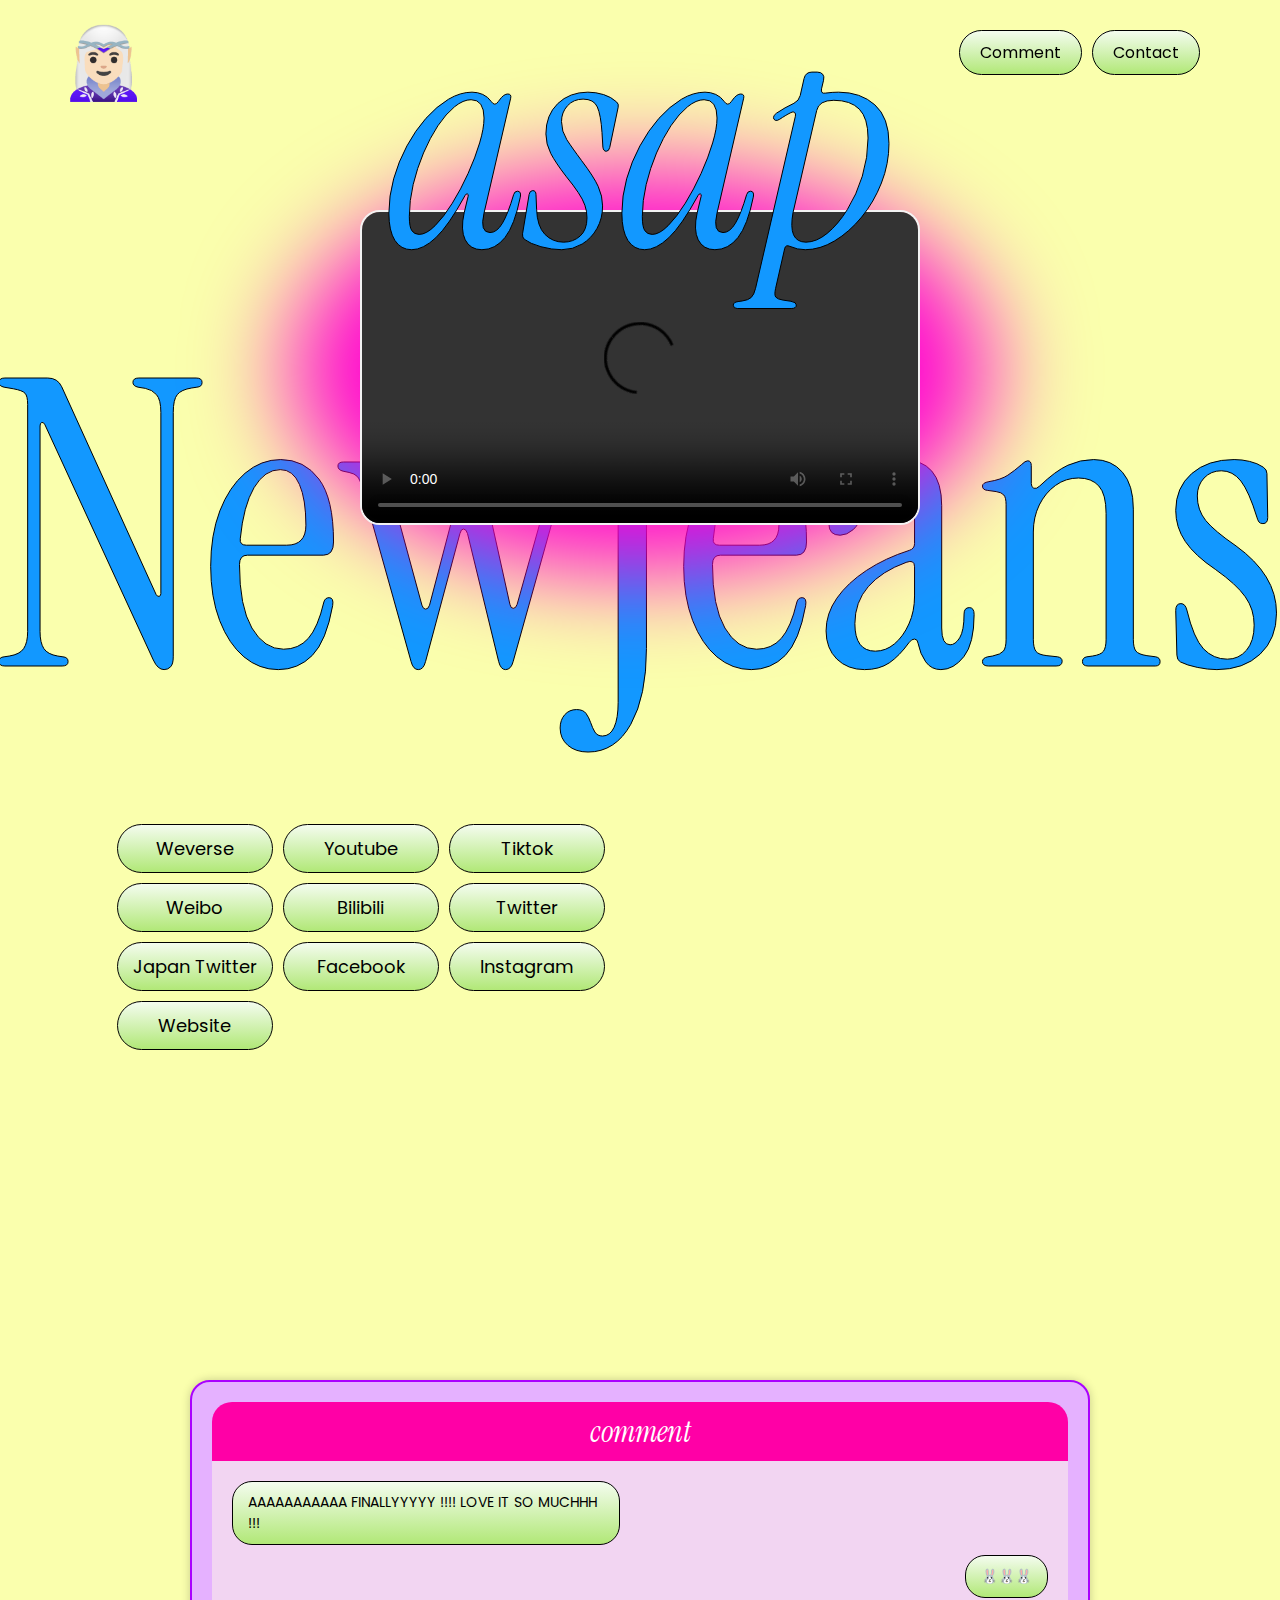
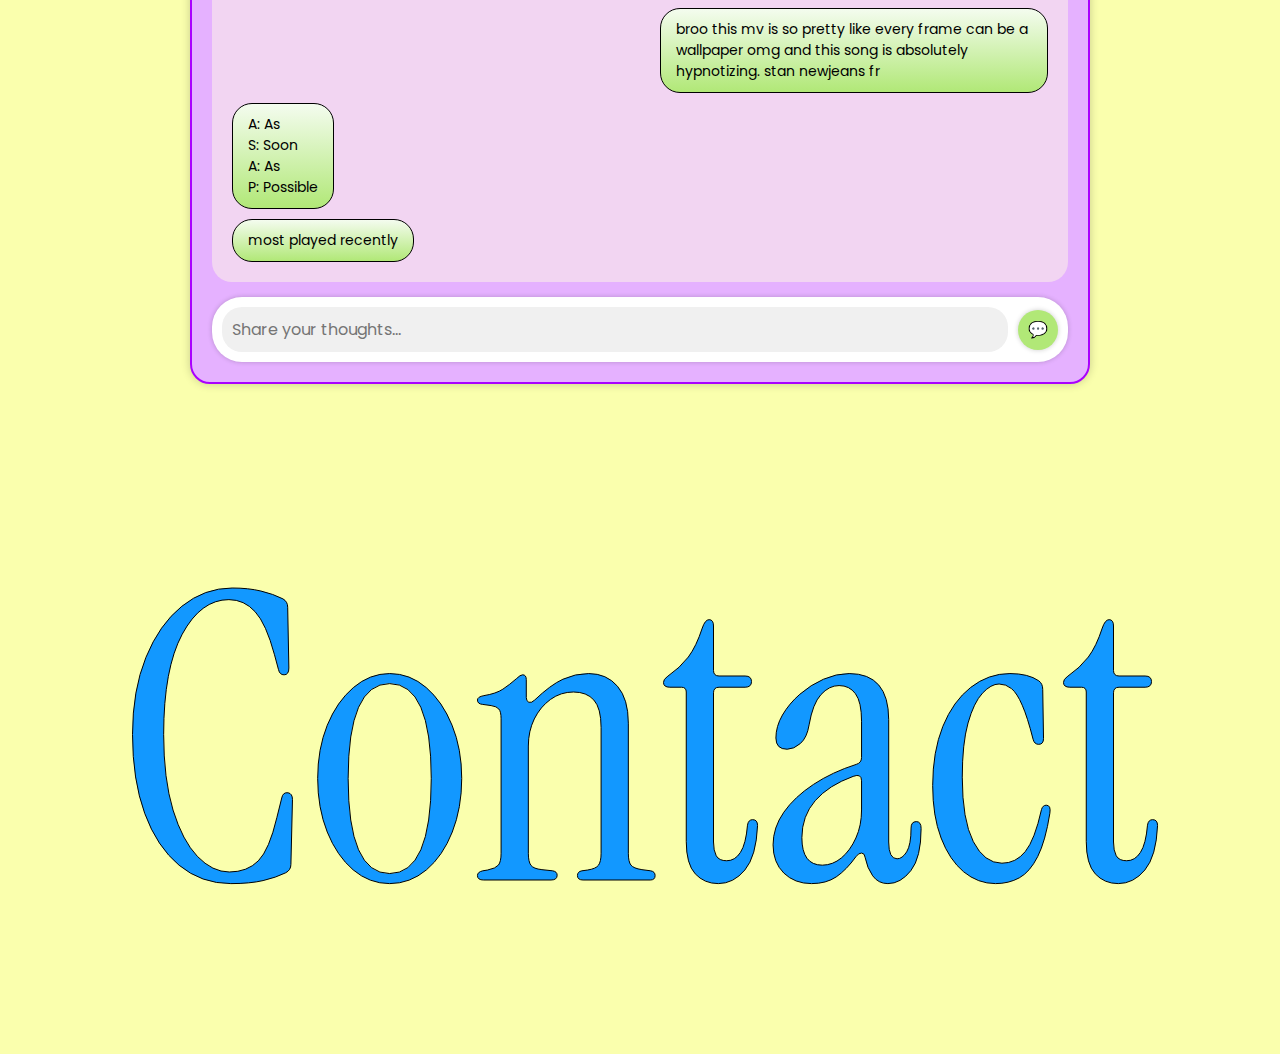
==== commit 919feee3: "update 15:54" ====
--- a/assignment2/index.html
+++ b/assignment2/index.html
@@ -27,7 +27,9 @@
           <a href="#" id="comment-nav-button" class="nav-button">Comment</a>
         </li>
         <li>
-          <a href="#" id="contact-nav-button" class="nav-button">Contact</a>
+          <a href="#contact-section" id="contact-nav-button" class="nav-button"
+            >Contact</a
+          >
         </li>
       </ul>
     </nav>
@@ -130,53 +132,67 @@
 
       <!-- Social Buttons -->
       <div class="social-buttons">
-        <a href="https://weverse.io/" target="_blank" class="social-button"
+        <a
+          href="https://www.youtube.com/redirect?event=video_description&redir_token=[base64]&q=https%3A%2F%2Fweverse.io%2Fnewjeansofficial&v=dJdqn5v4Dkw"
+          target="_blank"
+          class="social-button"
           >Weverse</a
         >
-        <a href="https://www.youtube.com/" target="_blank" class="social-button"
+        <a
+          href="https://www.youtube.com/c/NewJeans_official"
+          target="_blank"
+          class="social-button"
           >Youtube</a
         >
-        <a href="https://www.tiktok.com/" target="_blank" class="social-button"
+        <a
+          href="https://www.youtube.com/redirect?event=video_description&redir_token=[base64]&q=https%3A%2F%2Fwww.tiktok.com%2F%40newjeans_official&v=dJdqn5v4Dkw"
+          target="_blank"
+          class="social-button"
           >Tiktok</a
         >
-        <a href="https://www.weibo.com/" target="_blank" class="social-button"
+        <a
+          href="https://www.youtube.com/redirect?event=video_description&redir_token=[base64]&q=https%3A%2F%2Fweibo.com%2FNewJeansADOR&v=dJdqn5v4Dkw"
+          target="_blank"
+          class="social-button"
           >Weibo</a
         >
         <a
-          href="https://www.bilibili.com/"
+          href="https://www.youtube.com/redirect?event=video_description&redir_token=[base64]&q=https%3A%2F%2Fspace.bilibili.com%2F3493092783032940&v=dJdqn5v4Dkw"
           target="_blank"
           class="social-button"
           >Bilibili</a
         >
-        <a href="https://twitter.com/" target="_blank" class="social-button"
+        <a
+          href="https://www.youtube.com/redirect?event=video_description&redir_token=[base64]&q=https%3A%2F%2Ftwitter.com%2FNewJeans_ADOR&v=dJdqn5v4Dkw"
+          target="_blank"
+          class="social-button"
           >Twitter</a
         >
         <a
-          href="https://www.twitter.com/?lang=ja"
+          href="https://www.youtube.com/redirect?event=video_description&redir_token=[base64]&q=https%3A%2F%2Ftwitter.com%2F%40NewJeans_jp&v=dJdqn5v4Dkw"
           target="_blank"
           class="social-button"
           >Japan Twitter</a
         >
         <a
-          href="https://www.facebook.com/"
+          href="https://www.youtube.com/redirect?event=video_description&redir_token=[base64]&q=https%3A%2F%2Fwww.facebook.com%2Fofficial.newjeans&v=dJdqn5v4Dkw"
           target="_blank"
           class="social-button"
           >Facebook</a
         >
         <a
-          href="https://www.instagram.com/"
+          href="https://www.youtube.com/redirect?event=video_description&redir_token=[base64]&q=https%3A%2F%2Fwww.instagram.com%2Fnewjeans_official&v=dJdqn5v4Dkw"
           target="_blank"
           class="social-button"
           >Instagram</a
         >
-        <a href="https://www.example.com/" target="_blank" class="social-button"
+        <a
+          href="https://www.youtube.com/redirect?event=video_description&redir_token=[base64]&q=https%3A%2F%2Fnewjeans.kr%2F&v=dJdqn5v4Dkw"
+          target="_blank"
+          class="social-button"
           >Website</a
         >
       </div>
     </section>
-
-    <!-- Decorations (Emojis, wand, rabbit, etc) -->
-    <div class="decoration wand">🪄</div>
-    <div class="decoration rabbit">🐰</div>
   </body>
 </html>
--- a/assignment2/style.css
+++ b/assignment2/style.css
@@ -505,22 +505,3 @@
   background: #ff00d0;
   color: white;
 }
-
-/* Small Decorations (Emojis, wand, etc) */
-.decoration {
-  position: absolute;
-}
-
-/* Wand emoji decoration */
-.decoration.wand {
-  top: 10%;
-  left: 10%;
-  font-size: 50px;
-}
-
-/* Rabbit emoji decoration */
-.decoration.rabbit {
-  top: 50%;
-  right: 10%;
-  font-size: 50px;
-}
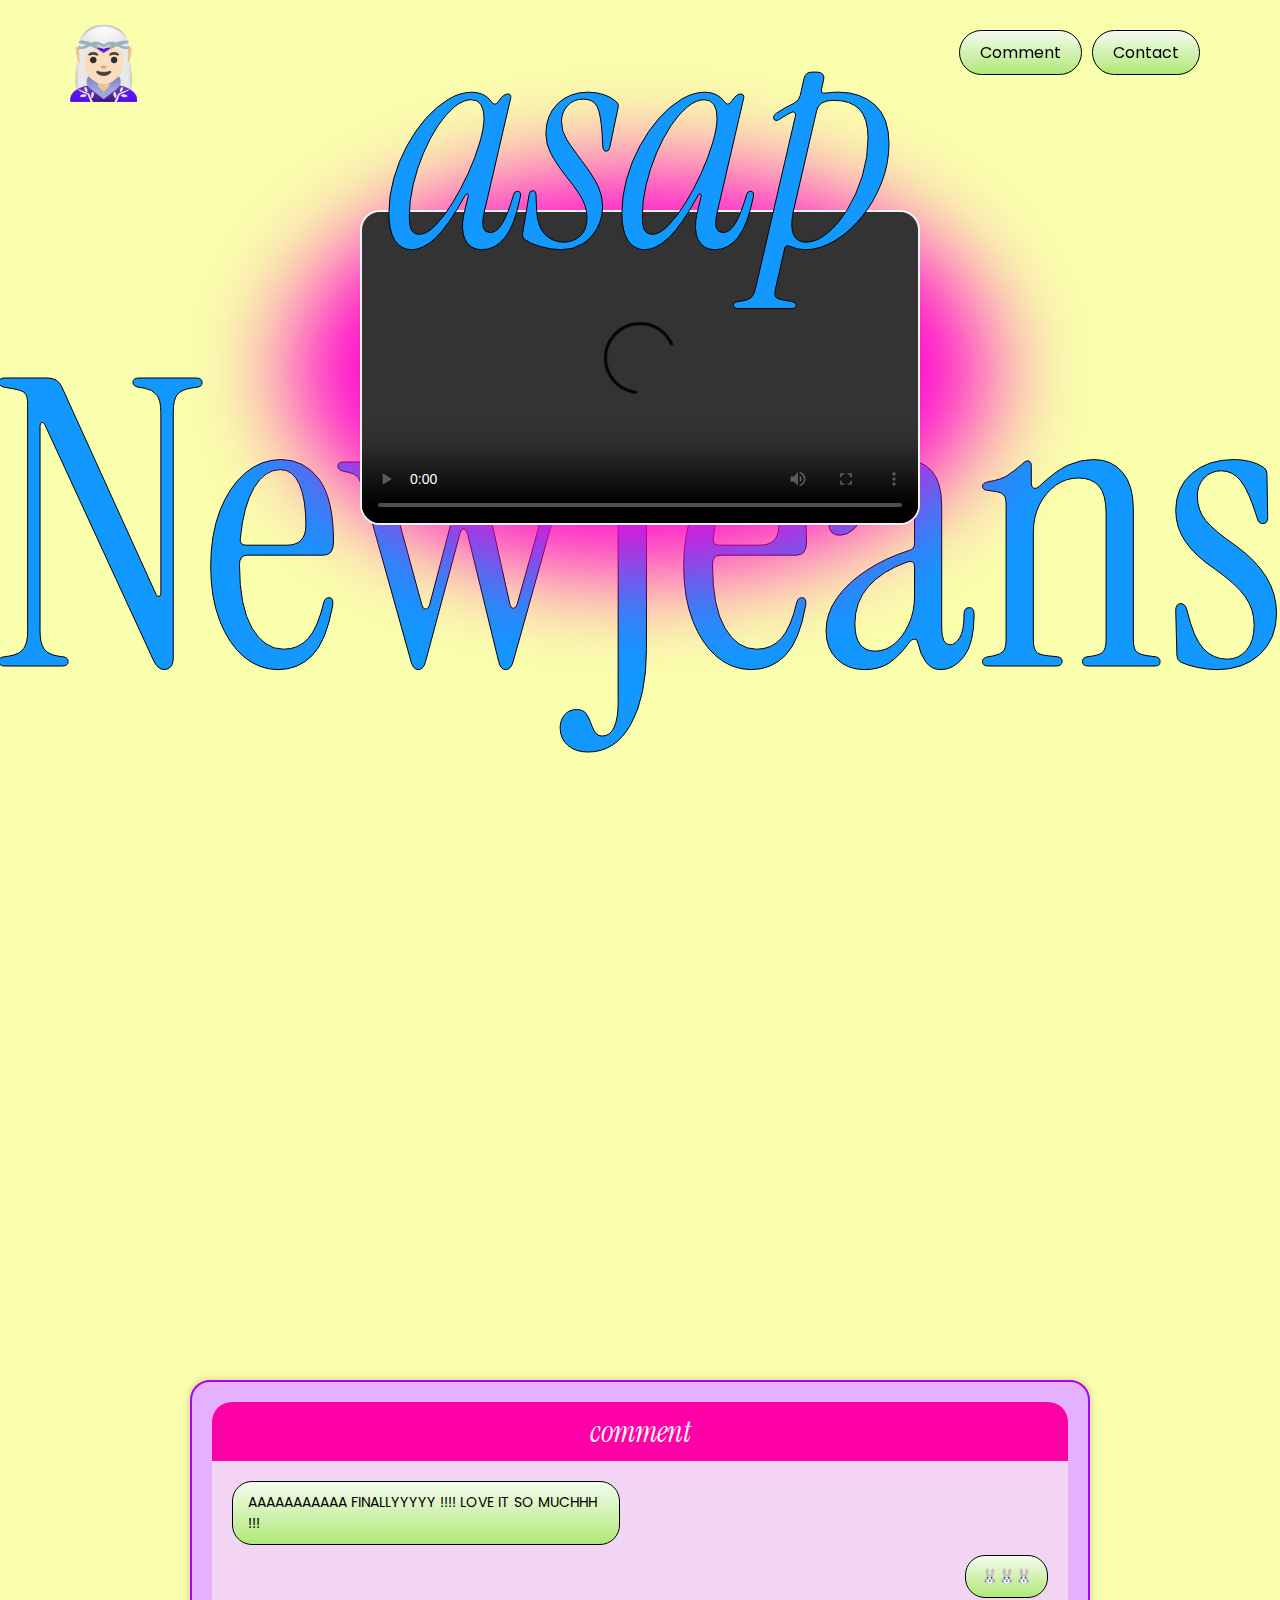
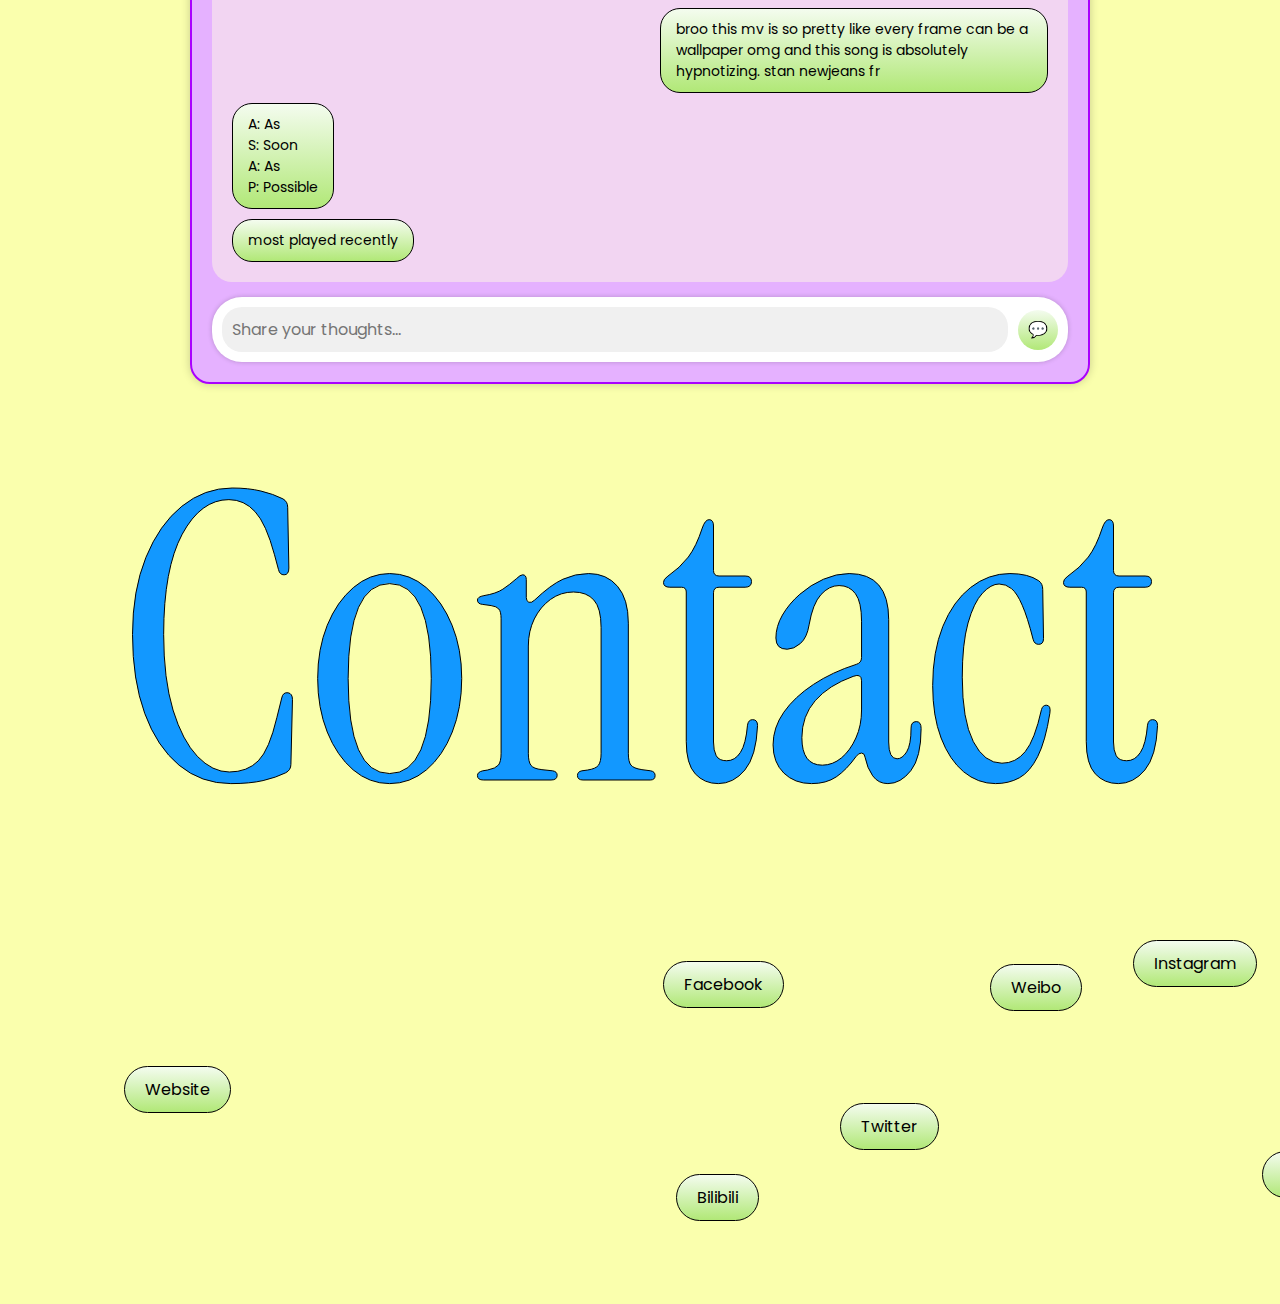
==== commit 5c7bb10c: "update 16:23" ====
--- a/assignment2/index.html
+++ b/assignment2/index.html
@@ -168,12 +168,7 @@
           class="social-button"
           >Twitter</a
         >
-        <a
-          href="https://www.youtube.com/redirect?event=video_description&redir_token=[base64]&q=https%3A%2F%2Ftwitter.com%2F%40NewJeans_jp&v=dJdqn5v4Dkw"
-          target="_blank"
-          class="social-button"
-          >Japan Twitter</a
-        >
+
         <a
           href="https://www.youtube.com/redirect?event=video_description&redir_token=[base64]&q=https%3A%2F%2Fwww.facebook.com%2Fofficial.newjeans&v=dJdqn5v4Dkw"
           target="_blank"
--- a/assignment2/style.css
+++ b/assignment2/style.css
@@ -335,7 +335,6 @@
   padding: 20px;
   /* margin: 20px auto; */
   margin-top: 70px;
-  margin-bottom: 100px;
   box-shadow: 0 0 10px rgba(0, 0, 0, 0.2);
   position: relative;
   border: 2px solid #aa00ff;
@@ -459,49 +458,97 @@
 .send-button {
   width: 40px;
   height: 40px;
-  background-color: #b1e877;
+  background: linear-gradient(to bottom, #f4fcef, #b1e877);
   border-radius: 50%;
   border: none;
-  box-shadow: 0 0 5px rgba(0, 0, 0, 0.2);
+  /* box-shadow: 0 0 5px rgba(0, 0, 0, 0.2); */
   cursor: pointer;
 }
 
-/* Contact heading styling */
+/* Contact section */
+.contact-section {
+  position: relative;
+  /* padding: 100px 0; */
+  text-align: center;
+}
+
 .contact-heading {
+  font-size: 60px;
+  color: #1298ff;
+  position: relative;
+  z-index: 1;
+  font-family: "Instrument Serif", system-ui;
   font-size: 400px;
-  font-family: "Instrument Serif", serif;
-  color: #1298ff;
-  position: relative;
-  margin-bottom: 50px;
   -webkit-text-stroke: 1px black;
 }
 
-/* Social buttons styling */
 .social-buttons {
-  display: grid;
-  grid-template-columns: repeat(3, 1fr); /* Adjust to fit more buttons */
-  grid-gap: 10px;
+  position: relative;
+  width: 100%;
+  height: 400px; /* Adjust this height to provide enough space for buttons */
+}
+
+/* Style for all buttons */
+.social-button {
   position: absolute;
-  bottom: -150px;
-  width: 100%;
-  justify-content: center;
-  text-align: center;
+  background: linear-gradient(to bottom, #f4fcef, #b1e877);
+  padding: 10px 20px;
+  border-radius: 50px;
+  color: black;
+  text-decoration: none;
+  border: 1px solid black;
   width: fit-content;
-}
-
-.social-button {
-  padding: 10px 15px;
-  background: linear-gradient(to bottom, #f4fcef, #b1e877);
-  border-radius: 30px;
-  font-size: 18px;
-  text-decoration: none;
-  color: black;
-  border: 1px solid black;
-  transition: all 0.3s ease;
+  transition: background-color 0.3s ease;
+  z-index: 1;
 }
 
 .social-button:hover {
-  transform: scale(1.1);
-  background: #ff00d0;
+  background: #ff00a6;
   color: white;
 }
+
+/* Manually position each button */
+.social-button:nth-child(1) {
+  top: -200px;
+  left: 150px;
+}
+
+.social-button:nth-child(2) {
+  top: -400px;
+  right: 250px;
+}
+
+.social-button:nth-child(3) {
+  top: -300px;
+  left: -10px;
+}
+
+.social-button:nth-child(4) {
+  top: -250px;
+  right: 10px;
+}
+
+.social-button:nth-child(5) {
+  top: -340px;
+  left: 300px;
+}
+
+.social-button:nth-child(6) {
+  top: -170px;
+  right: 150px;
+}
+
+.social-button:nth-child(7) {
+  top: -166px;
+  left: 200px;
+}
+
+.social-button:nth-child(8) {
+  top: 0px;
+  right: 300px;
+}
+
+.social-button:nth-child(9) {
+  top: 0px;
+  left: 400px;
+}
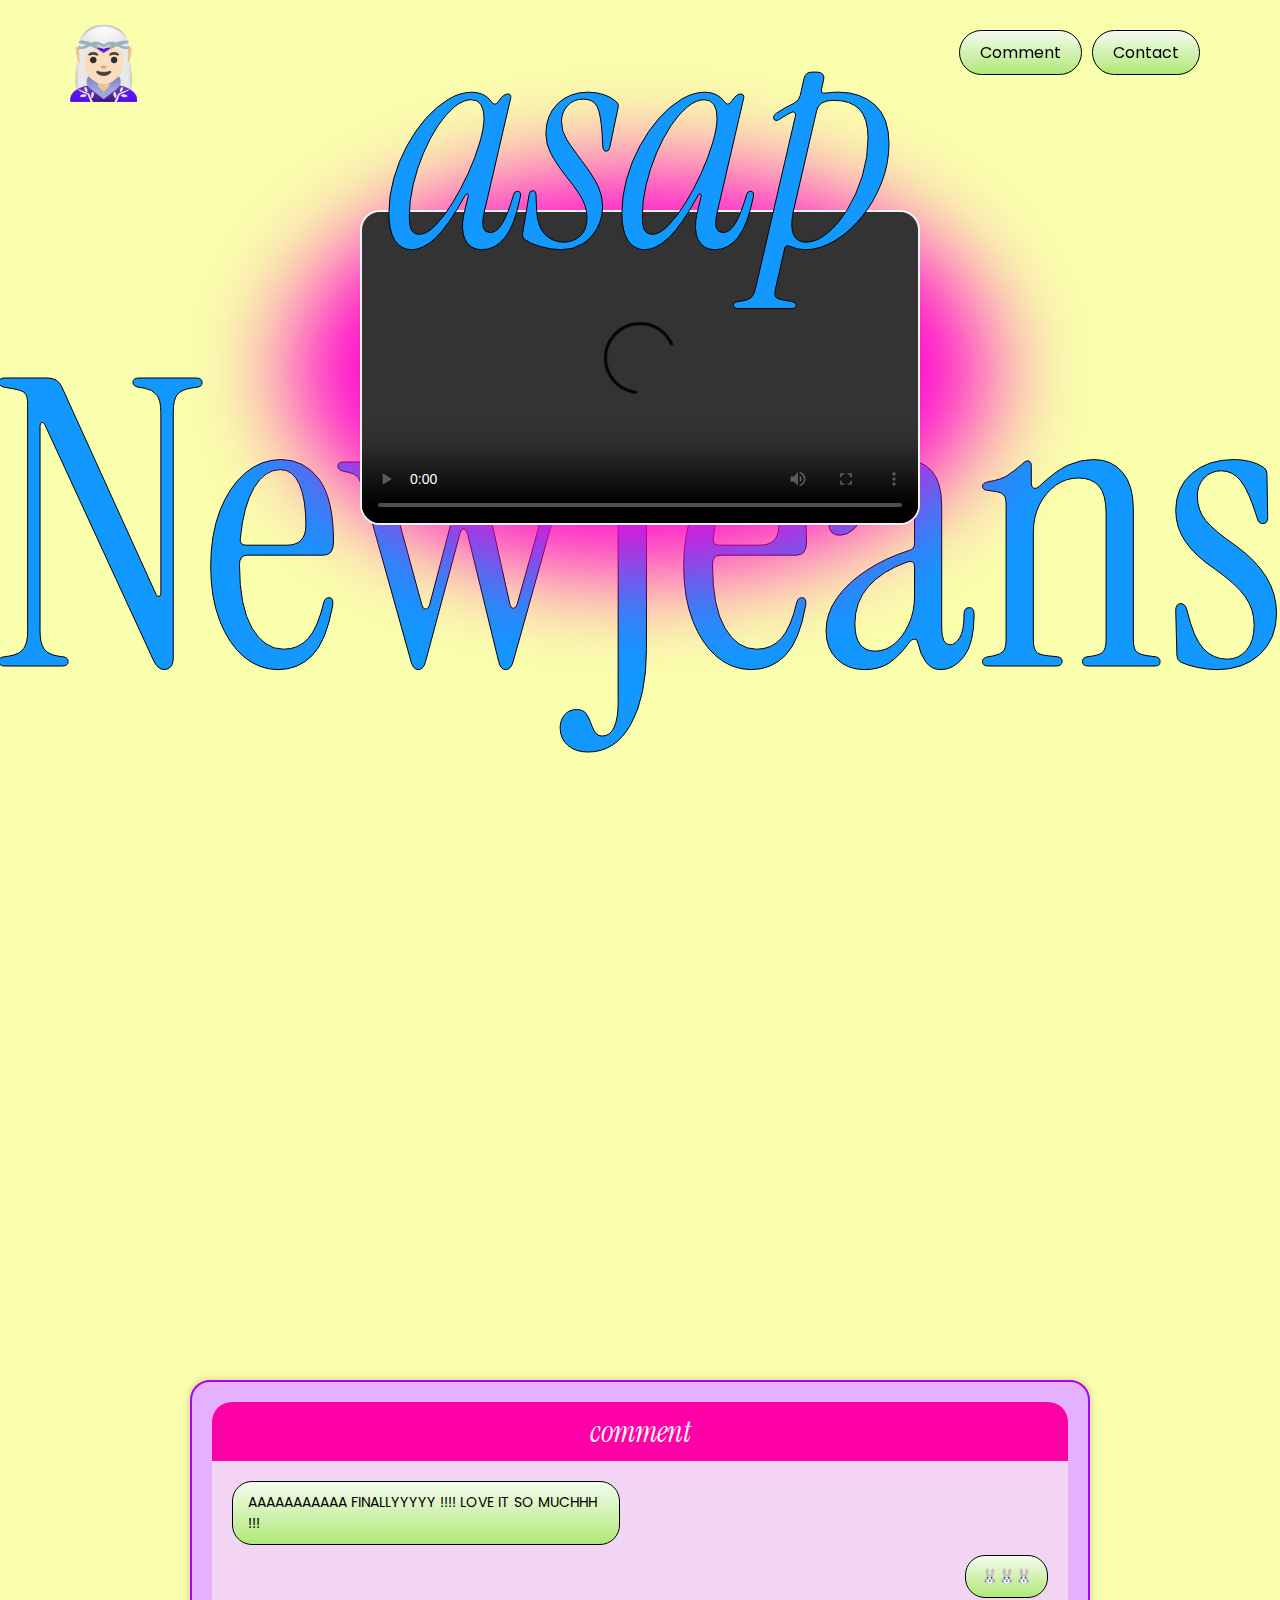
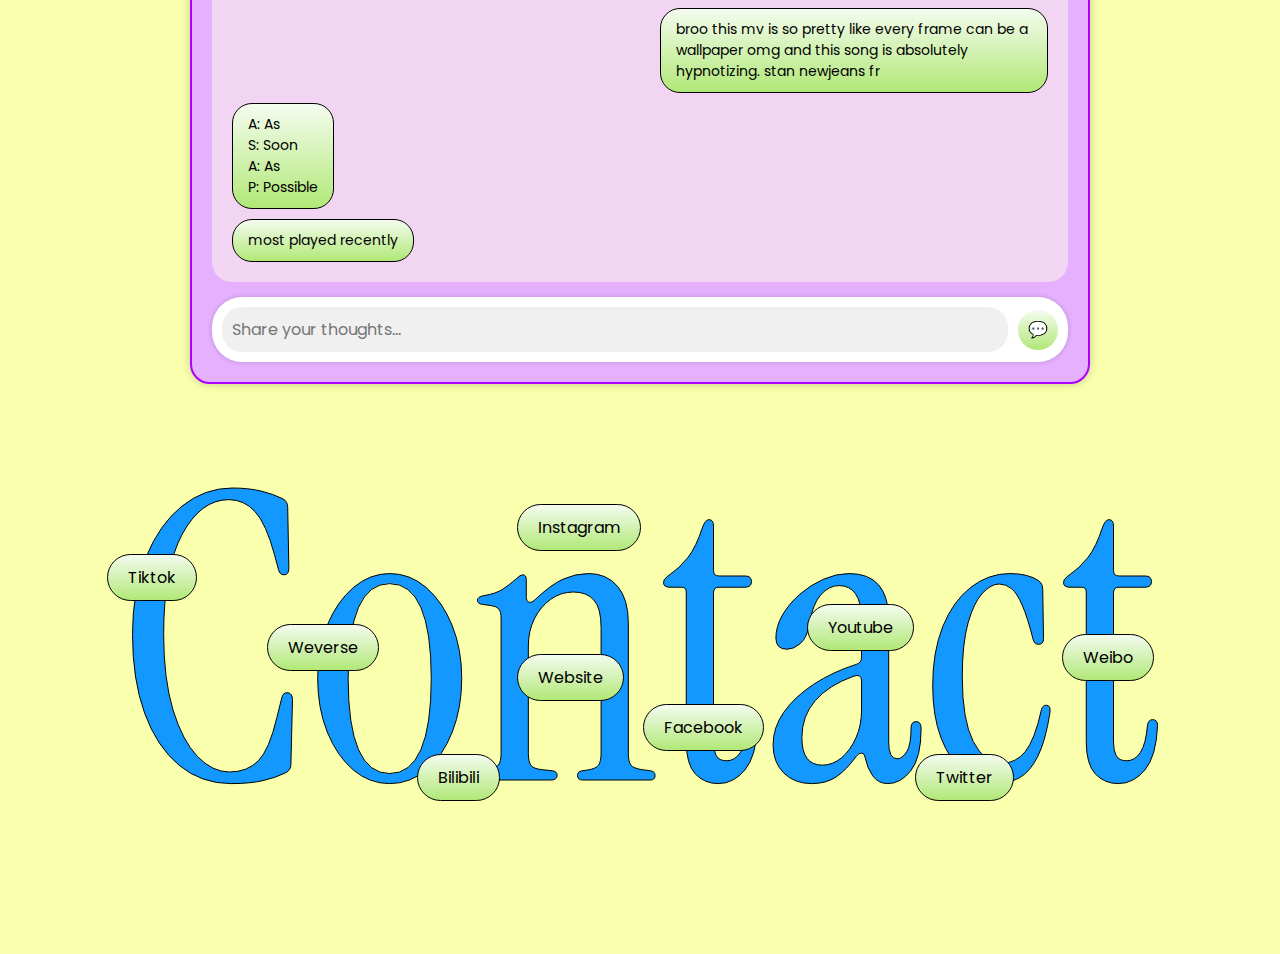
==== commit 2ed498ab: "update  16:48" ====
--- a/assignment2/index.html
+++ b/assignment2/index.html
@@ -57,12 +57,16 @@
         <div class="video-control-section">
           <!-- Play-Pause Button -->
           <button class="play-pause-button">
-            <img src="play-icon.png" alt="Play" class="control-icon" />
+            <img src="media/play.png" alt="Play" class="control-icon" />
           </button>
 
           <!-- Volume Button -->
           <button class="volume-button">
-            <img src="volume-icon.png" alt="Volume" class="control-icon" />
+            <img
+              src="media/high-volume.png"
+              alt="Unmute"
+              class="control-icon"
+            />
           </button>
 
           <!-- Video Duration Bar -->
@@ -78,12 +82,20 @@
 
           <!-- Subtitle Button -->
           <button class="subtitle-button">
-            <img src="subtitle-icon.png" alt="Subtitles" class="control-icon" />
-          </button>
-
-          <!-- Comment Button -->
-          <button class="comment-button">
-            <img src="comment-icon.png" alt="Comment" class="control-icon" />
+            <img
+              src="media/subtitle.png"
+              alt="Subtitles"
+              class="control-icon"
+            />
+          </button>
+
+          <!-- Fullscreen Button -->
+          <button class="fullscreen-button">
+            <img
+              src="media/full-screen.png"
+              alt="Fullscreen"
+              class="control-icon"
+            />
           </button>
         </div>
       </div>
--- a/assignment2/style.css
+++ b/assignment2/style.css
@@ -480,6 +480,7 @@
   font-family: "Instrument Serif", system-ui;
   font-size: 400px;
   -webkit-text-stroke: 1px black;
+  margin-bottom: -350px;
 }
 
 .social-buttons {
@@ -508,47 +509,56 @@
 }
 
 /* Manually position each button */
+/* weverse */
 .social-button:nth-child(1) {
-  top: -200px;
+  top: 70px;
   left: 150px;
 }
 
+/* yt */
 .social-button:nth-child(2) {
-  top: -400px;
+  top: 50px;
   right: 250px;
 }
 
+/* tiktok */
 .social-button:nth-child(3) {
-  top: -300px;
+  top: 0px;
   left: -10px;
 }
 
+/* weibo */
 .social-button:nth-child(4) {
-  top: -250px;
+  top: 80px;
   right: 10px;
 }
 
+/* bili */
 .social-button:nth-child(5) {
-  top: -340px;
+  top: 200px;
   left: 300px;
 }
 
+/* twitter */
 .social-button:nth-child(6) {
-  top: -170px;
+  top: 200px;
   right: 150px;
 }
 
+/* Fb */
 .social-button:nth-child(7) {
-  top: -166px;
-  left: 200px;
-}
-
+  top: 150px;
+  right: 400px;
+}
+
+/* Ig */
 .social-button:nth-child(8) {
-  top: 0px;
-  right: 300px;
-}
-
+  top: -50px;
+  left: 400px;
+}
+
+/* website */
 .social-button:nth-child(9) {
-  top: 0px;
+  top: 100px;
   left: 400px;
 }
